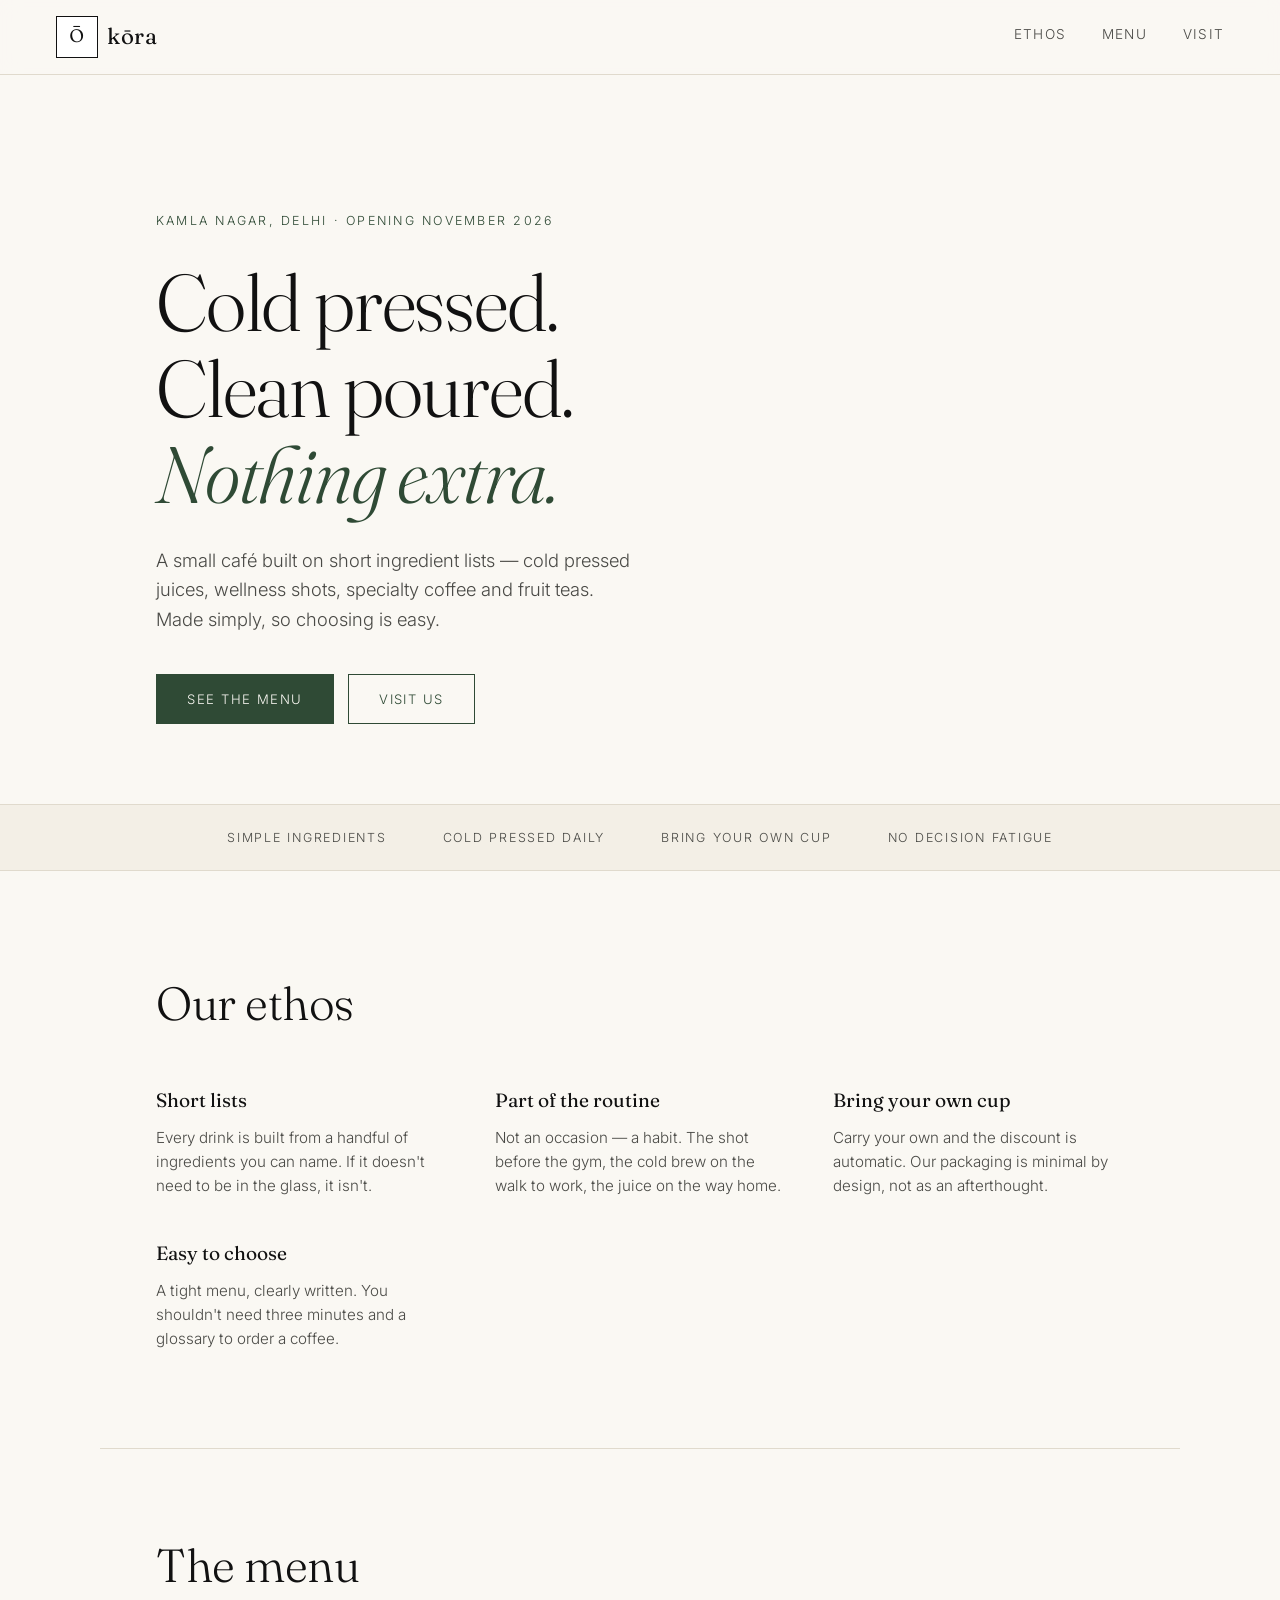
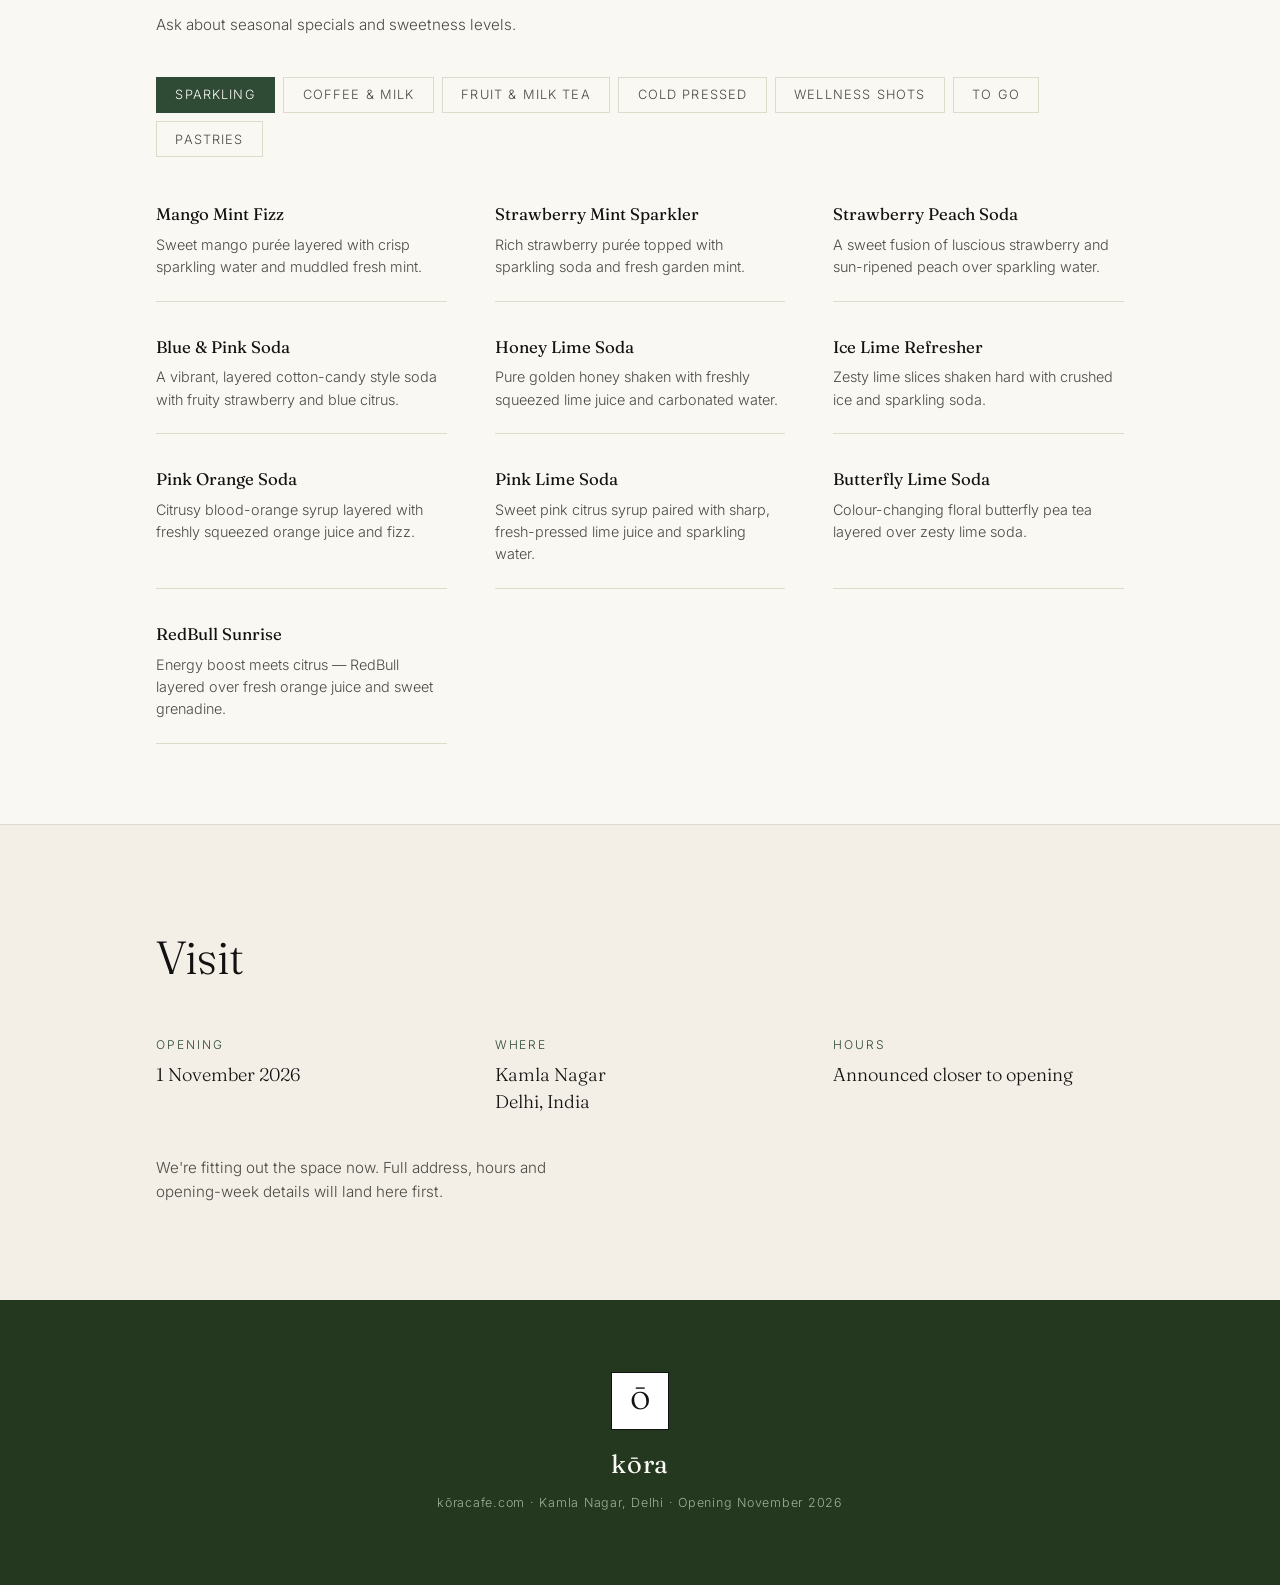
==== index.html @ 4dfa9809 "Add kōra café site Single-page static site for kōracafe.com — no build step, ready for Cloudflare Pa" ====
<!DOCTYPE html>
<html lang="en">
<head>
<meta charset="utf-8">
<meta name="viewport" content="width=device-width, initial-scale=1">
<title>kōra — cold pressed, clean coffee. Kamla Nagar, Delhi.</title>
<meta name="description" content="kōra is a clean-ingredient café opening in Kamla Nagar, Delhi, November 2026. Cold pressed juices, wellness shots, specialty coffee and fruit teas.">
<link rel="canonical" href="https://xn--kracafe-5lb.com/">

<meta property="og:type" content="website">
<meta property="og:title" content="kōra — opening November 2026">
<meta property="og:description" content="Cold pressed juices, wellness shots and specialty coffee. Kamla Nagar, Delhi.">
<meta property="og:url" content="https://xn--kracafe-5lb.com/">
<meta property="og:site_name" content="kōra">
<meta name="twitter:card" content="summary_large_image">
<meta name="theme-color" content="#2f4a35">

<link rel="icon" href="data:image/svg+xml,<svg xmlns='http://www.w3.org/2000/svg' viewBox='0 0 100 100'><rect width='100' height='100' fill='%23ffffff' stroke='%23111111' stroke-width='6'/><text x='50' y='70' font-size='64' font-family='Georgia,serif' fill='%23111111' text-anchor='middle'>%C5%8D</text></svg>">

<link rel="preconnect" href="https://fonts.googleapis.com">
<link rel="preconnect" href="https://fonts.gstatic.com" crossorigin>
<link href="https://fonts.googleapis.com/css2?family=Fraunces:opsz,wght@9..144,300;9..144,400;9..144,500&family=Inter:wght@300;400;500&display=swap" rel="stylesheet">
<link rel="stylesheet" href="styles.css">

<script type="application/ld+json">
{
  "@context": "https://schema.org",
  "@type": "CafeOrCoffeeShop",
  "name": "kōra",
  "url": "https://xn--kracafe-5lb.com/",
  "servesCuisine": ["Coffee", "Juice", "Tea"],
  "address": {
    "@type": "PostalAddress",
    "addressLocality": "Kamla Nagar",
    "addressRegion": "Delhi",
    "addressCountry": "IN"
  }
}
</script>
</head>
<body>

<a class="skip" href="#main">Skip to content</a>

<header class="nav">
  <a class="mark" href="#top" aria-label="kōra — home">
    <span class="glyph" aria-hidden="true">ō</span>
    <span class="wordmark">k<span class="o">ō</span>ra</span>
  </a>
  <nav>
    <a href="#ethos">Ethos</a>
    <a href="#menu">Menu</a>
    <a href="#visit">Visit</a>
  </nav>
</header>

<main id="main">

  <section class="hero" id="top">
    <p class="eyebrow">Kamla Nagar, Delhi · Opening November 2026</p>
    <h1>Cold pressed.<br>Clean poured.<br><em>Nothing extra.</em></h1>
    <p class="lede">
      A small café built on short ingredient lists — cold pressed juices, wellness
      shots, specialty coffee and fruit teas. Made simply, so choosing is easy.
    </p>
    <div class="hero-actions">
      <a class="btn" href="#menu">See the menu</a>
      <a class="btn ghost" href="#visit">Visit us</a>
    </div>
  </section>

  <section class="strip" aria-label="What we stand for">
    <span>Simple ingredients</span>
    <span>Cold pressed daily</span>
    <span>Bring your own cup</span>
    <span>No decision fatigue</span>
  </section>

  <section class="ethos" id="ethos">
    <h2 class="section-title">Our ethos</h2>
    <div class="ethos-grid">
      <article>
        <h3>Short lists</h3>
        <p>Every drink is built from a handful of ingredients you can name. If it doesn't need to be in the glass, it isn't.</p>
      </article>
      <article>
        <h3>Part of the routine</h3>
        <p>Not an occasion — a habit. The shot before the gym, the cold brew on the walk to work, the juice on the way home.</p>
      </article>
      <article>
        <h3>Bring your own cup</h3>
        <p>Carry your own and the discount is automatic. Our packaging is minimal by design, not as an afterthought.</p>
      </article>
      <article>
        <h3>Easy to choose</h3>
        <p>A tight menu, clearly written. You shouldn't need three minutes and a glossary to order a coffee.</p>
      </article>
    </div>
  </section>

  <section class="menu" id="menu">
    <h2 class="section-title">The menu</h2>
    <p class="section-note">Ask about seasonal specials and sweetness levels.</p>

    <div class="tabs" role="tablist" aria-label="Menu categories">
      <button role="tab" aria-selected="true"  aria-controls="p-sparkling" id="t-sparkling">Sparkling</button>
      <button role="tab" aria-selected="false" aria-controls="p-coffee"    id="t-coffee">Coffee &amp; Milk</button>
      <button role="tab" aria-selected="false" aria-controls="p-tea"       id="t-tea">Fruit &amp; Milk Tea</button>
      <button role="tab" aria-selected="false" aria-controls="p-juice"     id="t-juice">Cold Pressed</button>
      <button role="tab" aria-selected="false" aria-controls="p-shots"     id="t-shots">Wellness Shots</button>
      <button role="tab" aria-selected="false" aria-controls="p-togo"      id="t-togo">To Go</button>
      <button role="tab" aria-selected="false" aria-controls="p-pastry"    id="t-pastry">Pastries</button>
    </div>

    <div class="panel" id="p-sparkling" role="tabpanel" aria-labelledby="t-sparkling">
      <ul class="items">
        <li><h4>Mango Mint Fizz</h4><p>Sweet mango purée layered with crisp sparkling water and muddled fresh mint.</p></li>
        <li><h4>Strawberry Mint Sparkler</h4><p>Rich strawberry purée topped with sparkling soda and fresh garden mint.</p></li>
        <li><h4>Strawberry Peach Soda</h4><p>A sweet fusion of luscious strawberry and sun-ripened peach over sparkling water.</p></li>
        <li><h4>Blue &amp; Pink Soda</h4><p>A vibrant, layered cotton-candy style soda with fruity strawberry and blue citrus.</p></li>
        <li><h4>Honey Lime Soda</h4><p>Pure golden honey shaken with freshly squeezed lime juice and carbonated water.</p></li>
        <li><h4>Ice Lime Refresher</h4><p>Zesty lime slices shaken hard with crushed ice and sparkling soda.</p></li>
        <li><h4>Pink Orange Soda</h4><p>Citrusy blood-orange syrup layered with freshly squeezed orange juice and fizz.</p></li>
        <li><h4>Pink Lime Soda</h4><p>Sweet pink citrus syrup paired with sharp, fresh-pressed lime juice and sparkling water.</p></li>
        <li><h4>Butterfly Lime Soda</h4><p>Colour-changing floral butterfly pea tea layered over zesty lime soda.</p></li>
        <li><h4>RedBull Sunrise</h4><p>Energy boost meets citrus — RedBull layered over fresh orange juice and sweet grenadine.</p></li>
      </ul>
    </div>

    <div class="panel" id="p-coffee" role="tabpanel" aria-labelledby="t-coffee" hidden>
      <ul class="items">
        <li><h4>Ice Shaken Espresso</h4><p>Double espresso shaken over ice until cold and frothy.</p></li>
        <li><h4>Espresso</h4><p>Bold, concentrated double shot of our house espresso roast.</p></li>
        <li><h4>Brown Sugar Shaken Espresso</h4><p>Dark espresso shaken with spiced brown sugar, topped with rich oat milk.</p></li>
        <li><h4>House Blend Coffee</h4><p>Smooth, signature roast coffee served black or brewed over ice. Hot or iced.</p></li>
        <li><h4>Latte</h4><p>Espresso combined with silky steamed milk, or chilled over ice.</p></li>
        <li><h4>Cold Brew</h4><p>Smooth, slow-steeped 18-hour cold brew coffee over ice.</p></li>
        <li><h4>Cappuccino</h4><p>Rich espresso topped with a thick, velvety layer of hot milk foam.</p></li>
        <li><h4>Strawberry Matcha Latte</h4><p>Earthy ceremonial matcha layered over cold milk and rich strawberry purée.</p></li>
        <li><h4>Coconut Matcha Latte</h4><p>Creamy coconut milk blended with whisked Japanese green matcha.</p></li>
      </ul>
    </div>

    <div class="panel" id="p-tea" role="tabpanel" aria-labelledby="t-tea" hidden>
      <ul class="items">
        <li><h4>Iced Tea Lime</h4><p>Chilled house black tea shaken with fresh lime juice and sweet cane syrup.</p></li>
        <li><h4>Milk Tea</h4><p>Classic bold black tea blended with rich creamer and brown sugar syrup.</p></li>
        <li><h4>Iced Strawberry Milk</h4><p>Rich strawberry fruit purée layered with cold full-cream milk.</p></li>
        <li><h4>Iced Peach Green Jasmine Tea</h4><p>Fragrant jasmine green tea shaken with sweet peach purée and ice.</p></li>
        <li><h4>Jasmine Lemon Blast</h4><p>Muddled lemon slices shaken with ice-cold jasmine green tea.</p></li>
        <li><h4>Honey Lemon Tea</h4><p>Natural honey and fresh lemon shaken with your choice of oolong, jasmine or green tea.</p></li>
      </ul>
    </div>

    <div class="panel" id="p-juice" role="tabpanel" aria-labelledby="t-juice" hidden>
      <ul class="items">
        <li><h4>Carrot &amp; Orange</h4><p>Freshly pressed carrots and sweet oranges for a natural vitamin C kick.</p></li>
        <li><h4>ABC Juice</h4><p>Powerhouse blend of fresh apple, beetroot and carrot.</p></li>
        <li><h4>High Detox</h4><p>Crisp green apple, ginger, cucumber, spinach and lemon juice.</p></li>
        <li><h4>Coconut Water</h4><p>100% pure, naturally hydrating coconut water.</p></li>
        <li><h4>Sugar Cane Juice</h4><p>Freshly extracted raw sugarcane with a squeeze of lime and ginger.</p></li>
        <li><h4>Celery Juice</h4><p>Pure, cold-pressed celery juice for digestion and a gut reset.</p></li>
        <li><h4>Cold Remedy</h4><p>Vitamin-rich blend of lemon, ginger, spinach, cucumber and carrot.</p></li>
        <li><h4>O Positive</h4><p>Hydrating blend of ginger, turmeric, apple, orange and pineapple.</p></li>
        <li><h4>Ginger Love</h4><p>Lemon and pineapple infused with concentrated fresh ginger.</p></li>
      </ul>
    </div>

    <div class="panel" id="p-shots" role="tabpanel" aria-labelledby="t-shots" hidden>
      <ul class="items">
        <li><h4>Pineapple Kick</h4><p>A nutrient-dense super-shot packed with sweet pineapple, roots and activating spices.</p></li>
        <li><h4>Ginger Shot</h4><p>Pure concentrated ginger root for immune defence and digestion.</p></li>
        <li><h4>Immunity Shot</h4><p>High-dose blend of raw ginger, lemon juice and a pinch of cayenne.</p></li>
        <li><h4>Ginger Turmeric</h4><p>Potent blend of raw ginger, anti-inflammatory turmeric root and black pepper.</p></li>
        <li><h4>Ginger Pineapple</h4><p>Tropical pineapple paired with concentrated spicy ginger root.</p></li>
        <li><h4>Gut Health Shot</h4><p>Raw apple cider vinegar blended with ginger, lemon and honey.</p></li>
        <li><h4>Lemon Love</h4><p>A sharp, metabolic-boosting shot with a fiery cayenne kick.</p></li>
        <li><h4>Ginger Turmeric Lemon</h4><p>The daily immunity shooter, with anti-inflammatory turmeric.</p></li>
      </ul>
    </div>

    <div class="panel" id="p-togo" role="tabpanel" aria-labelledby="t-togo" hidden>
      <ul class="items">
        <li><h4>Vegetarian Sandwich</h4><p>Fresh garden vegetables and savoury spread on freshly baked artisan bread.</p></li>
        <li><h4>Parfait</h4><p>Layered Greek yogurt topped with fresh fruit purée and crunchy granola.</p></li>
        <li><h4>Mixed Fruit Cut</h4><p>Seasonal freshly sliced fruit cup, prepared daily.</p></li>
        <li><h4>Overnight Oats</h4><p>Creamy oats soaked overnight in almond milk, topped with berries. With or without chia.</p></li>
        <li><h4>Mixed Nuts</h4><p>Premium roasted and salted nut blend.</p></li>
        <li><h4>Healthy Chips</h4><p>Oven-baked vegetable and grain chips.</p></li>
      </ul>
    </div>

    <div class="panel" id="p-pastry" role="tabpanel" aria-labelledby="t-pastry" hidden>
      <ul class="items">
        <li><h4>Cookies</h4><p>Freshly baked gourmet chocolate chip and oat cookies.</p></li>
        <li><h4>Croissant</h4></li>
        <li><h4>Banana Cake</h4></li>
        <li><h4>Scones</h4></li>
        <li><h4>Brownies</h4></li>
        <li><h4>Tiramisu</h4></li>
        <li><h4>Muffin</h4></li>
      </ul>
    </div>
  </section>

  <section class="visit" id="visit">
    <div class="visit-inner">
      <h2 class="section-title">Visit</h2>
      <dl class="details">
        <div>
          <dt>Opening</dt>
          <dd>1 November 2026</dd>
        </div>
        <div>
          <dt>Where</dt>
          <dd>Kamla Nagar<br>Delhi, India</dd>
        </div>
        <div>
          <dt>Hours</dt>
          <dd>Announced closer to opening</dd>
        </div>
      </dl>
      <p class="visit-note">
        We're fitting out the space now. Full address, hours and opening-week
        details will land here first.
      </p>
    </div>
  </section>

</main>

<footer>
  <span class="glyph invert" aria-hidden="true">ō</span>
  <p class="wordmark footer-word">k<span class="o">ō</span>ra</p>
  <p class="fine">kōracafe.com · Kamla Nagar, Delhi · Opening November 2026</p>
</footer>

<script src="main.js" defer></script>
</body>
</html>
---- styles.css ----
/* kōra — kōracafe.com */

:root{
  --paper:#faf8f3;
  --paper-2:#f3efe6;
  --ink:#111111;
  --ink-soft:#4a4a46;
  --line:#e0dacd;
  --green:#2f4a35;        /* brand green */
  --green-deep:#23381f;
  --accent:var(--green);
  --serif:"Fraunces",Georgia,"Times New Roman",serif;
  --sans:"Inter",-apple-system,BlinkMacSystemFont,"Segoe UI",Helvetica,Arial,sans-serif;
  --wrap:1080px;
}

*{box-sizing:border-box}
html{scroll-behavior:smooth}
body{
  margin:0;
  background:var(--paper);
  color:var(--ink);
  font-family:var(--sans);
  font-weight:300;
  line-height:1.6;
  -webkit-font-smoothing:antialiased;
}

.skip{position:absolute;left:-9999px}
.skip:focus{left:1rem;top:1rem;background:var(--ink);color:var(--paper);padding:.6rem 1rem;z-index:99}

/* ---------- logo ---------- */

.glyph{
  display:inline-flex;
  align-items:center;
  justify-content:center;
  width:2.6rem;
  height:2.6rem;
  background:#ffffff;
  color:var(--ink);
  border:1px solid var(--ink);
  font-family:var(--serif);
  font-size:1.7rem;
  line-height:1;
  padding-bottom:.28em;   /* optical centring for the macron */
  flex:none;
}
footer .glyph{width:3.6rem;height:3.6rem;font-size:2.3rem}
/* the mark is always the same: white square, black rule, ō */
.glyph.invert{border-color:var(--ink)}

.wordmark{
  font-family:var(--serif);
  font-weight:400;
  letter-spacing:.02em;
  margin:0;
}
.wordmark .o{font-style:normal}

/* ---------- nav ---------- */

.nav{
  position:sticky;top:0;z-index:20;
  display:flex;align-items:center;justify-content:space-between;
  gap:1.5rem;
  padding:1rem clamp(1.25rem,5vw,3.5rem);
  background:color-mix(in srgb,var(--paper) 88%,transparent);
  backdrop-filter:blur(10px);
  border-bottom:1px solid var(--line);
}
.mark{
  display:inline-flex;align-items:center;gap:.6rem;
  text-decoration:none;color:var(--ink);
}
.mark .wordmark{font-size:1.4rem}
.nav nav{display:flex;gap:clamp(1rem,3vw,2.25rem)}
.nav nav a{
  color:var(--ink-soft);text-decoration:none;
  font-size:.85rem;letter-spacing:.09em;text-transform:uppercase;
  padding-bottom:2px;border-bottom:1px solid transparent;
}
.nav nav a:hover{color:var(--ink);border-bottom-color:var(--ink)}

/* ---------- hero ---------- */

.hero{
  max-width:var(--wrap);margin:0 auto;
  padding:clamp(4rem,12vw,8.5rem) clamp(1.25rem,5vw,3.5rem) clamp(3rem,7vw,5rem);
}
.eyebrow{
  margin:0 0 1.75rem;
  font-size:.78rem;letter-spacing:.18em;text-transform:uppercase;
  color:var(--accent);
}
.hero h1{
  font-family:var(--serif);
  font-weight:300;
  font-size:clamp(2.6rem,7.5vw,5rem);
  line-height:1.08;
  letter-spacing:-.015em;
  margin:0 0 1.75rem;
}
.hero h1 em{font-style:italic;color:var(--accent)}
.lede{
  max-width:44ch;
  font-size:clamp(1rem,1.6vw,1.15rem);
  color:var(--ink-soft);
  margin:0 0 2.5rem;
}
.hero-actions{display:flex;flex-wrap:wrap;gap:.85rem}
.btn{
  display:inline-block;
  padding:.85rem 1.9rem;
  background:var(--green);color:var(--paper);
  text-decoration:none;
  font-size:.82rem;letter-spacing:.11em;text-transform:uppercase;
  border:1px solid var(--green);
  transition:background .18s ease,color .18s ease;
}
.btn:hover{background:transparent;color:var(--green)}
.btn.ghost{background:transparent;color:var(--green)}
.btn.ghost:hover{background:var(--green);color:var(--paper)}

/* ---------- strip ---------- */

.strip{
  display:flex;flex-wrap:wrap;justify-content:center;
  gap:clamp(1rem,5vw,3.5rem);
  padding:1.4rem clamp(1.25rem,5vw,3.5rem);
  border-block:1px solid var(--line);
  background:var(--paper-2);
  font-size:.78rem;letter-spacing:.14em;text-transform:uppercase;
  color:var(--ink-soft);
}

/* ---------- sections ---------- */

.section-title{
  font-family:var(--serif);
  font-weight:300;
  font-size:clamp(1.9rem,4.5vw,2.9rem);
  letter-spacing:-.01em;
  margin:0 0 .6rem;
}
.section-note{margin:0 0 2.5rem;color:var(--ink-soft);font-size:.95rem}

.ethos{
  max-width:var(--wrap);margin:0 auto;
  padding:clamp(3.5rem,9vw,6rem) clamp(1.25rem,5vw,3.5rem);
}
.ethos .section-title{margin-bottom:2.75rem}
.ethos-grid{
  display:grid;
  grid-template-columns:repeat(auto-fit,minmax(230px,1fr));
  gap:2.5rem 3rem;
}
.ethos-grid h3{
  font-family:var(--serif);font-weight:400;
  font-size:1.2rem;margin:0 0 .6rem;
}
.ethos-grid p{margin:0;color:var(--ink-soft);font-size:.95rem}

/* ---------- menu ---------- */

.menu{
  max-width:var(--wrap);margin:0 auto;
  padding:clamp(3rem,8vw,5rem) clamp(1.25rem,5vw,3.5rem);
  border-top:1px solid var(--line);
}
.tabs{
  display:flex;flex-wrap:wrap;gap:.5rem;
  margin-bottom:2.75rem;
}
.tabs button{
  font-family:var(--sans);font-weight:300;
  font-size:.8rem;letter-spacing:.09em;text-transform:uppercase;
  padding:.6rem 1.15rem;
  background:transparent;color:var(--ink-soft);
  border:1px solid var(--line);
  cursor:pointer;
  transition:all .18s ease;
}
.tabs button:hover{border-color:var(--green);color:var(--green)}
.tabs button[aria-selected="true"]{
  background:var(--green);border-color:var(--green);color:var(--paper);
}
.items{
  list-style:none;margin:0;padding:0;
  display:grid;
  grid-template-columns:repeat(auto-fill,minmax(290px,1fr));
  gap:2rem 3rem;
}
.items li{padding-bottom:1.4rem;border-bottom:1px solid var(--line)}
.items h4{
  font-family:var(--serif);font-weight:400;
  font-size:1.05rem;margin:0 0 .35rem;
}
.items p{margin:0;font-size:.9rem;color:var(--ink-soft);line-height:1.55}

/* ---------- visit ---------- */

.visit{
  background:var(--paper-2);
  border-top:1px solid var(--line);
}
.visit-inner{
  max-width:var(--wrap);margin:0 auto;
  padding:clamp(3.5rem,9vw,6rem) clamp(1.25rem,5vw,3.5rem);
}
.visit .section-title{margin-bottom:2.5rem}
.details{
  display:grid;
  grid-template-columns:repeat(auto-fit,minmax(200px,1fr));
  gap:2rem 3rem;margin:0 0 2.5rem;
}
.details dt{
  font-size:.75rem;letter-spacing:.16em;text-transform:uppercase;
  color:var(--accent);margin-bottom:.5rem;
}
.details dd{
  margin:0;font-family:var(--serif);font-size:1.15rem;line-height:1.45;
}
.visit-note{margin:0;max-width:48ch;color:var(--ink-soft);font-size:.95rem}

/* ---------- footer ---------- */

footer{
  background:var(--green-deep);color:var(--paper);
  text-align:center;
  padding:clamp(3rem,7vw,4.5rem) 1.5rem;
}
footer .footer-word{font-size:1.6rem;margin:.9rem 0 .5rem}
.fine{margin:0;font-size:.78rem;letter-spacing:.06em;color:#9db09c}

@media (prefers-reduced-motion:reduce){
  html{scroll-behavior:auto}
  *{transition:none!important}
}
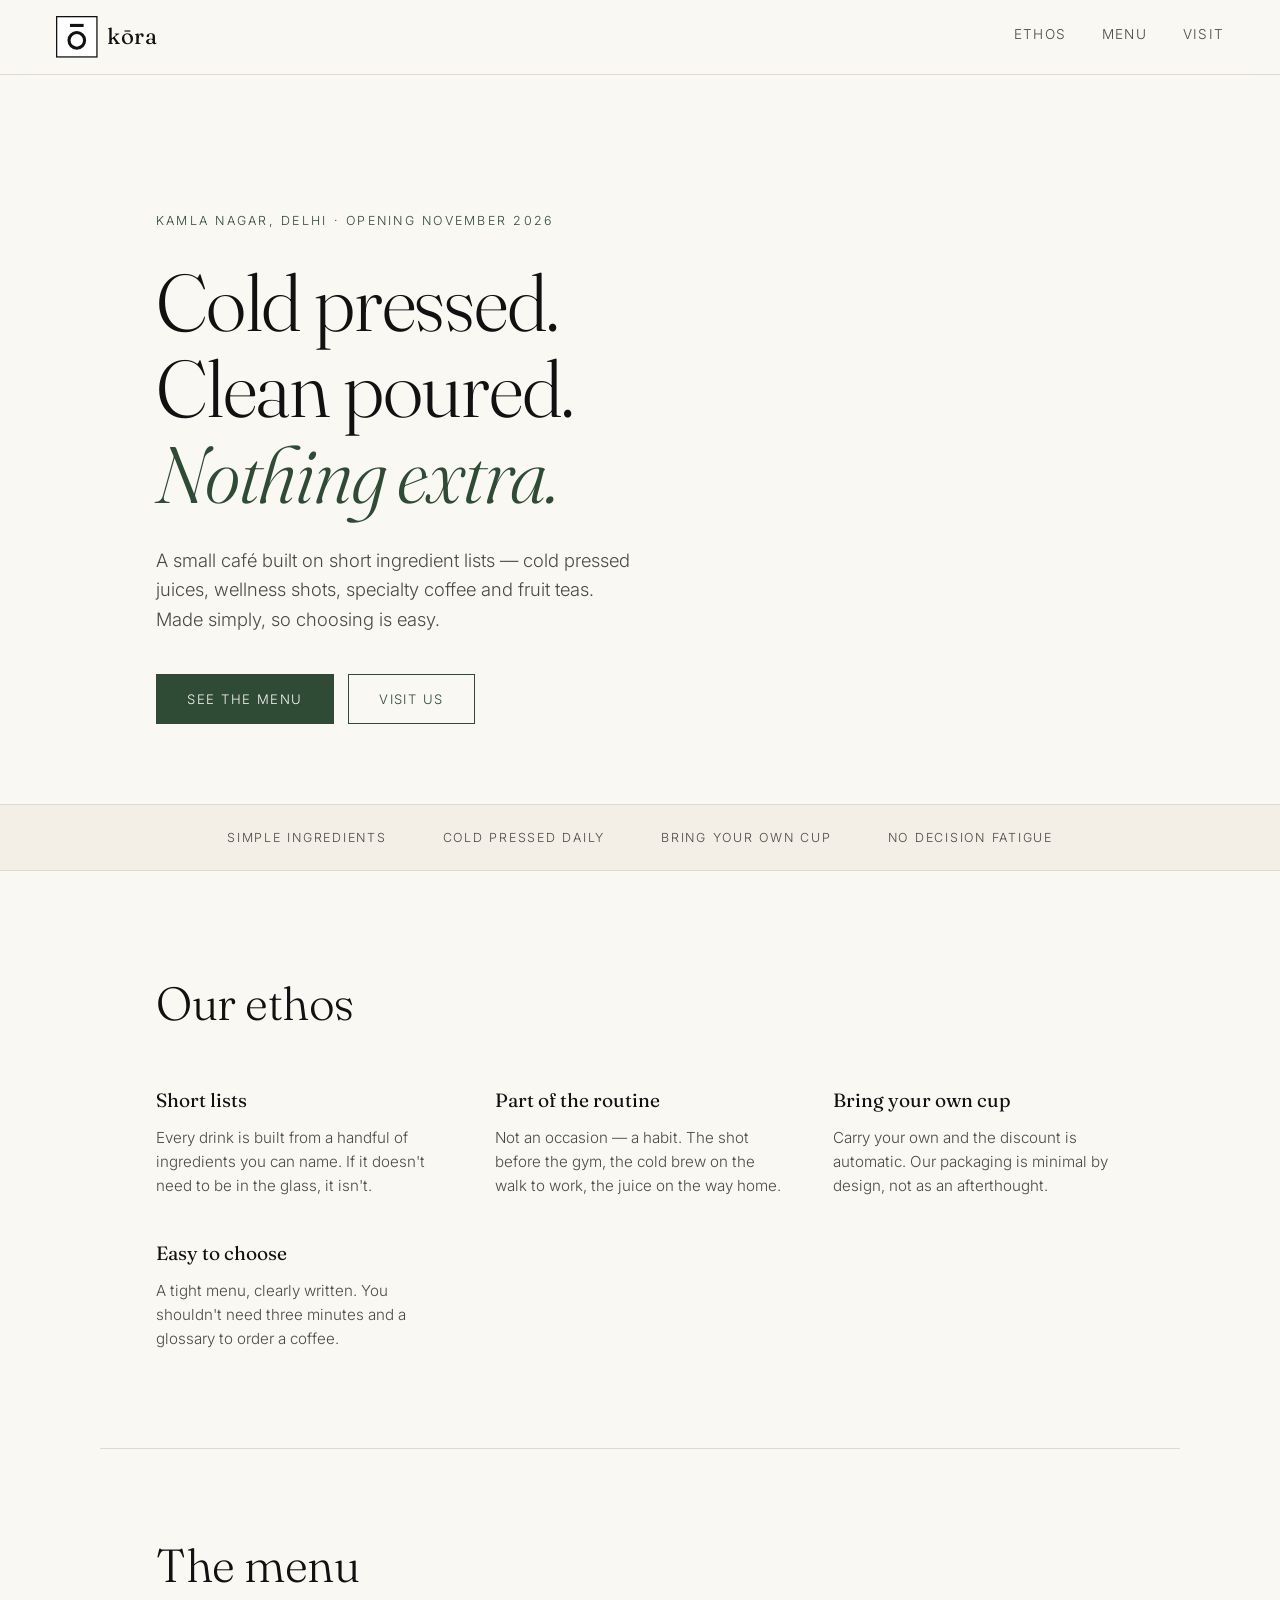
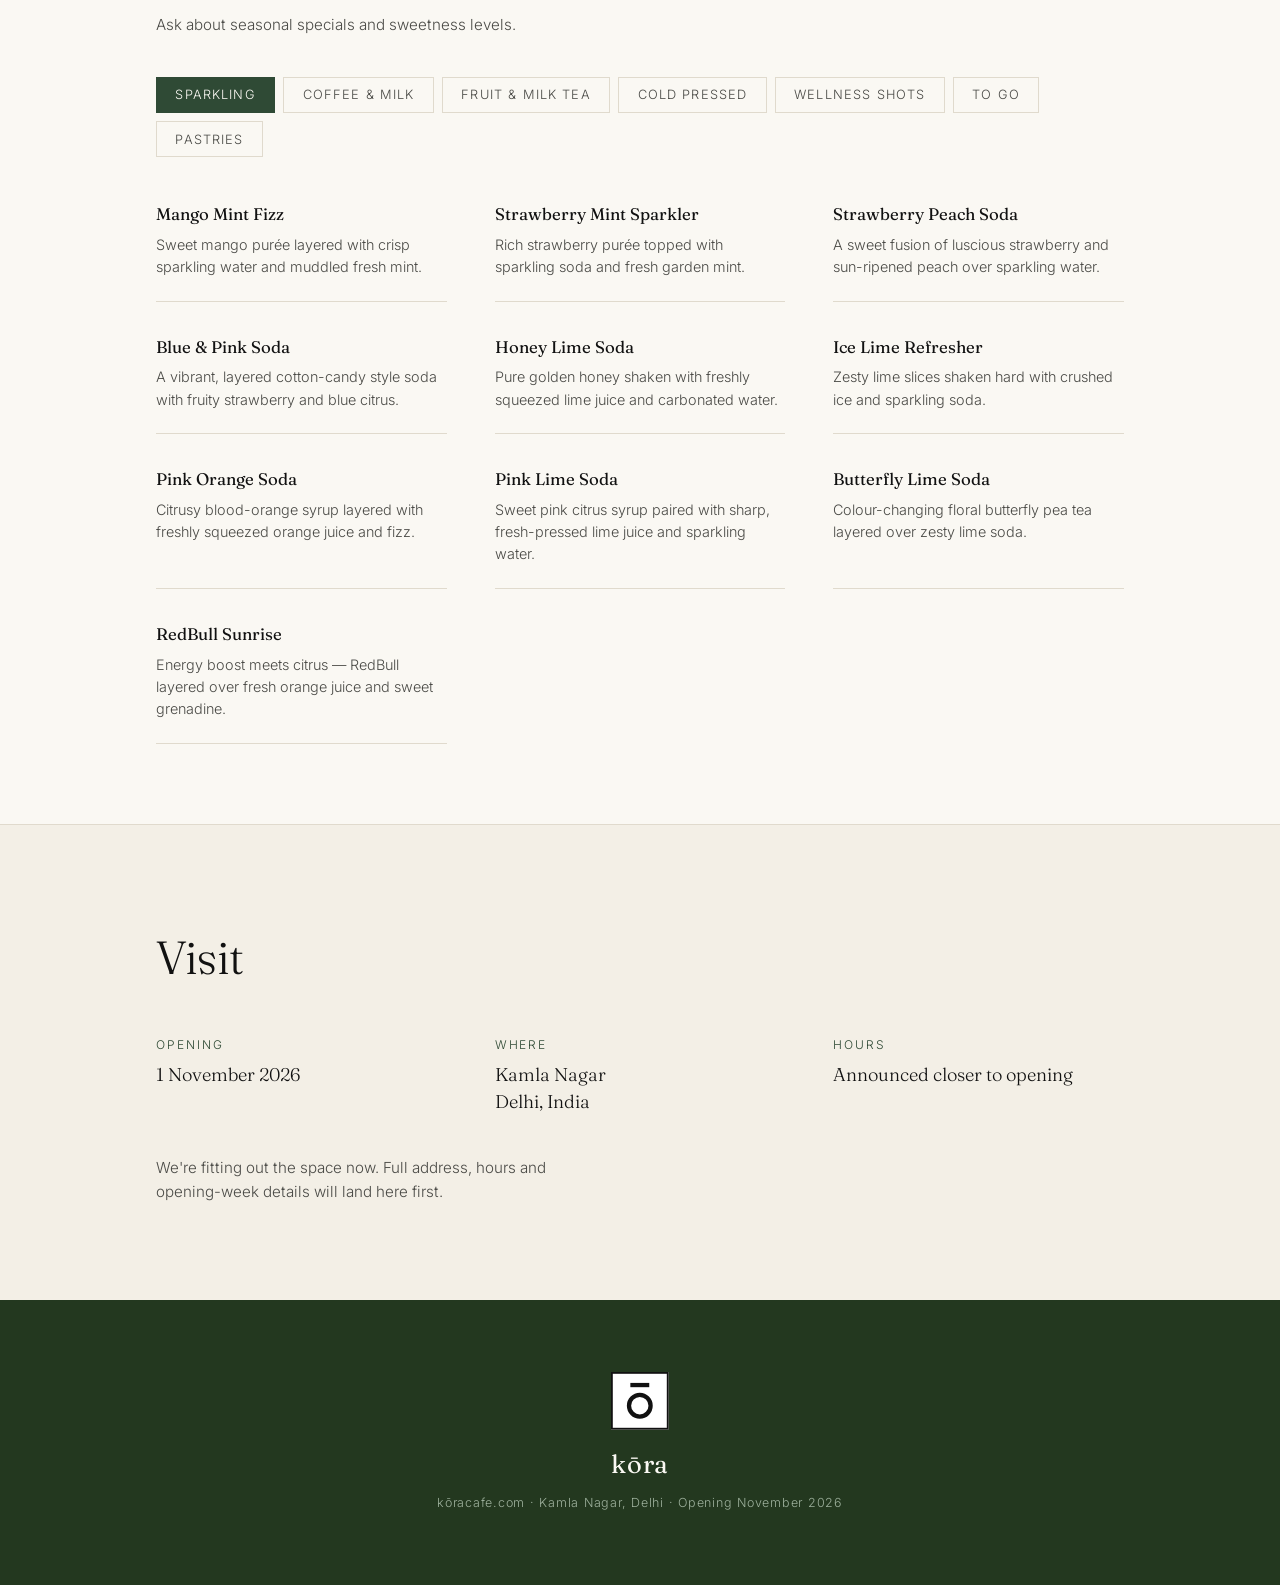
==== commit 4e400d76: "Add kōra logo kit The ō is now drawn as geometry — a monoline ring plus a macron — rather than set i" ====
--- a/index.html
+++ b/index.html
@@ -12,10 +12,17 @@
 <meta property="og:description" content="Cold pressed juices, wellness shots and specialty coffee. Kamla Nagar, Delhi.">
 <meta property="og:url" content="https://xn--kracafe-5lb.com/">
 <meta property="og:site_name" content="kōra">
+<meta property="og:image" content="https://xn--kracafe-5lb.com/og-image.png">
+<meta property="og:image:width" content="1200">
+<meta property="og:image:height" content="630">
 <meta name="twitter:card" content="summary_large_image">
+<meta name="twitter:image" content="https://xn--kracafe-5lb.com/og-image.png">
 <meta name="theme-color" content="#2f4a35">
 
-<link rel="icon" href="data:image/svg+xml,<svg xmlns='http://www.w3.org/2000/svg' viewBox='0 0 100 100'><rect width='100' height='100' fill='%23ffffff' stroke='%23111111' stroke-width='6'/><text x='50' y='70' font-size='64' font-family='Georgia,serif' fill='%23111111' text-anchor='middle'>%C5%8D</text></svg>">
+<link rel="icon" href="/favicon.ico" sizes="32x32">
+<link rel="icon" href="/favicon.svg" type="image/svg+xml">
+<link rel="apple-touch-icon" href="/apple-touch-icon.png">
+<link rel="manifest" href="/site.webmanifest">
 
 <link rel="preconnect" href="https://fonts.googleapis.com">
 <link rel="preconnect" href="https://fonts.gstatic.com" crossorigin>
@@ -44,7 +51,12 @@
 
 <header class="nav">
   <a class="mark" href="#top" aria-label="kōra — home">
-    <span class="glyph" aria-hidden="true">ō</span>
+    <svg class="glyph" viewBox="0 0 512 512" aria-hidden="true">
+      <rect width="512" height="512" fill="#fff"/>
+      <rect x="8" y="8" width="496" height="496" fill="none" stroke="#111" stroke-width="16"/>
+      <rect x="172" y="97" width="168" height="38" fill="#111"/>
+      <circle cx="256" cy="300" r="96" fill="none" stroke="#111" stroke-width="38"/>
+    </svg>
     <span class="wordmark">k<span class="o">ō</span>ra</span>
   </a>
   <nav>
@@ -230,7 +242,12 @@
 </main>
 
 <footer>
-  <span class="glyph invert" aria-hidden="true">ō</span>
+  <svg class="glyph" viewBox="0 0 512 512" aria-hidden="true">
+    <rect width="512" height="512" fill="#fff"/>
+    <rect x="8" y="8" width="496" height="496" fill="none" stroke="#111" stroke-width="16"/>
+    <rect x="172" y="97" width="168" height="38" fill="#111"/>
+    <circle cx="256" cy="300" r="96" fill="none" stroke="#111" stroke-width="38"/>
+  </svg>
   <p class="wordmark footer-word">k<span class="o">ō</span>ra</p>
   <p class="fine">kōracafe.com · Kamla Nagar, Delhi · Opening November 2026</p>
 </footer>
--- a/styles.css
+++ b/styles.css
@@ -31,24 +31,14 @@
 
 /* ---------- logo ---------- */
 
+/* The mark — geometry, matching brand/svg/kora-mark.svg exactly. */
 .glyph{
-  display:inline-flex;
-  align-items:center;
-  justify-content:center;
+  display:block;
   width:2.6rem;
   height:2.6rem;
-  background:#ffffff;
-  color:var(--ink);
-  border:1px solid var(--ink);
-  font-family:var(--serif);
-  font-size:1.7rem;
-  line-height:1;
-  padding-bottom:.28em;   /* optical centring for the macron */
   flex:none;
 }
-footer .glyph{width:3.6rem;height:3.6rem;font-size:2.3rem}
-/* the mark is always the same: white square, black rule, ō */
-.glyph.invert{border-color:var(--ink)}
+footer .glyph{width:3.6rem;height:3.6rem;margin:0 auto}
 
 .wordmark{
   font-family:var(--serif);
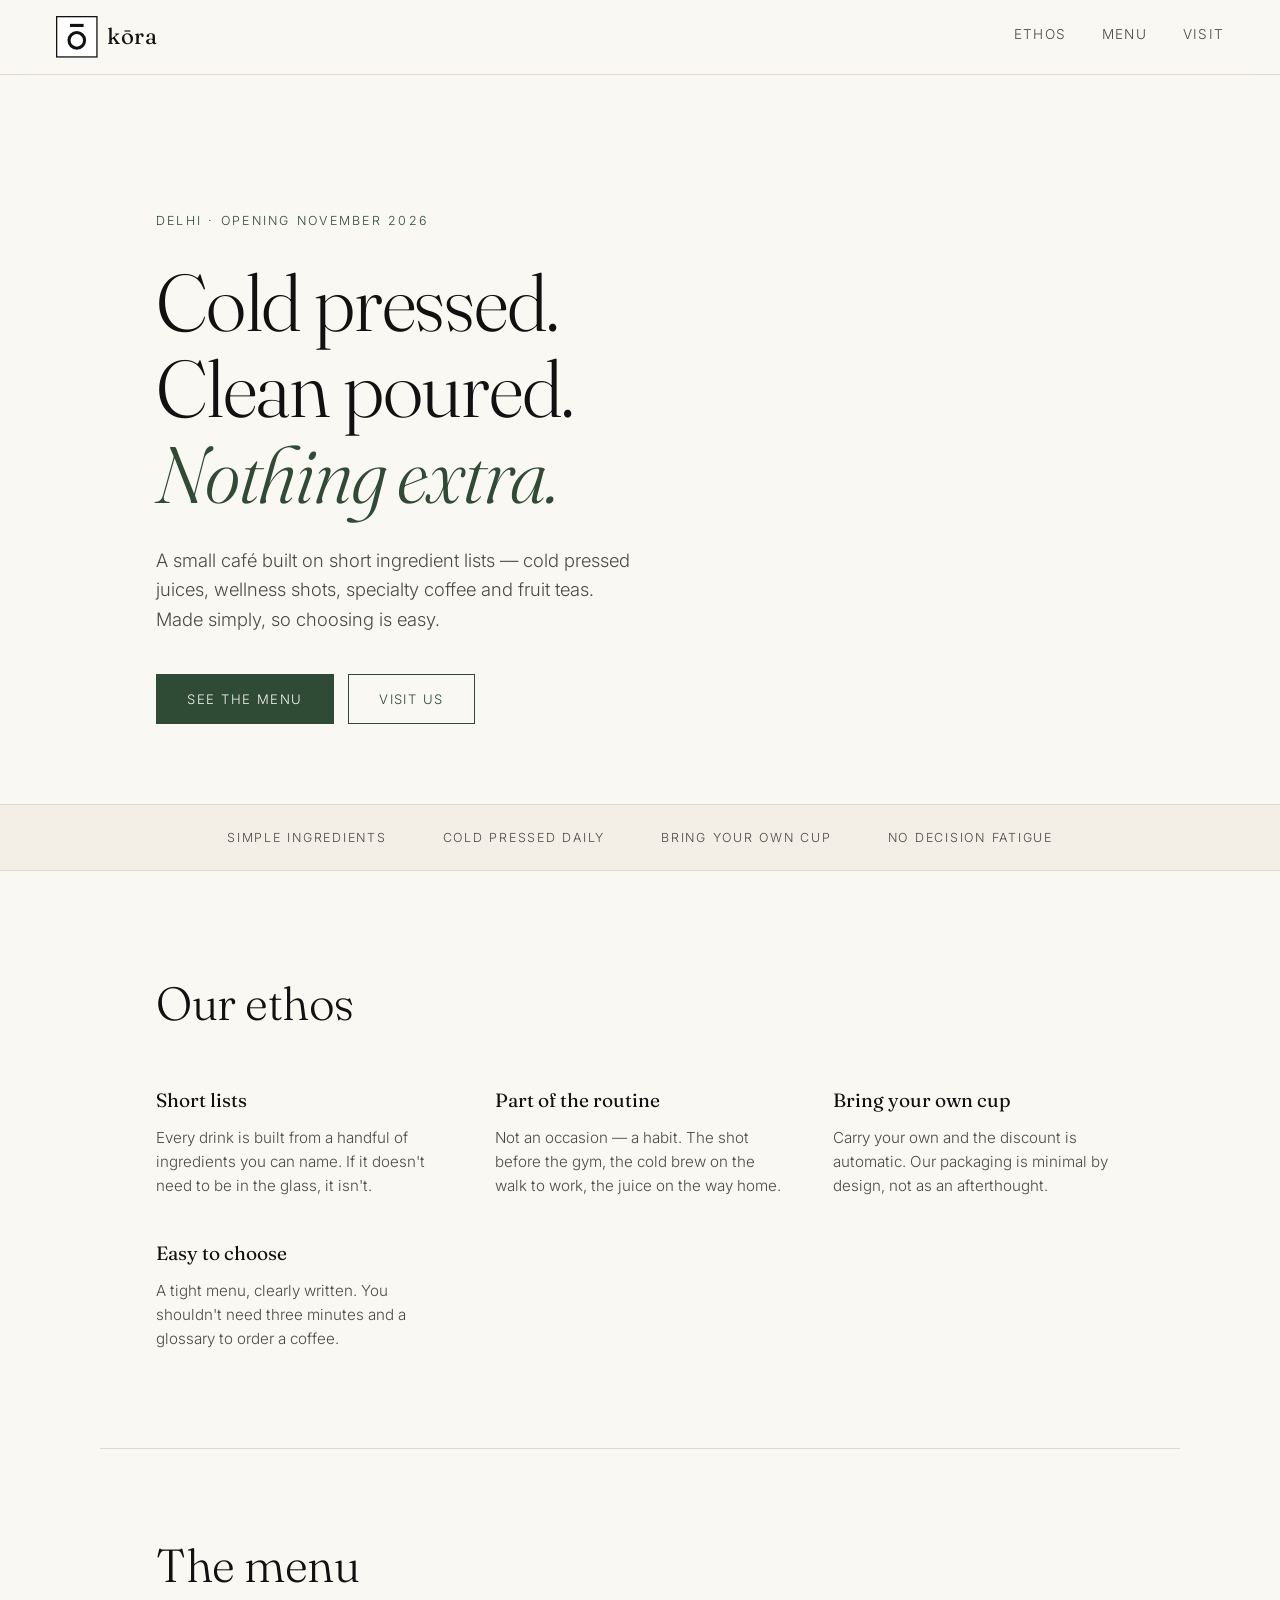
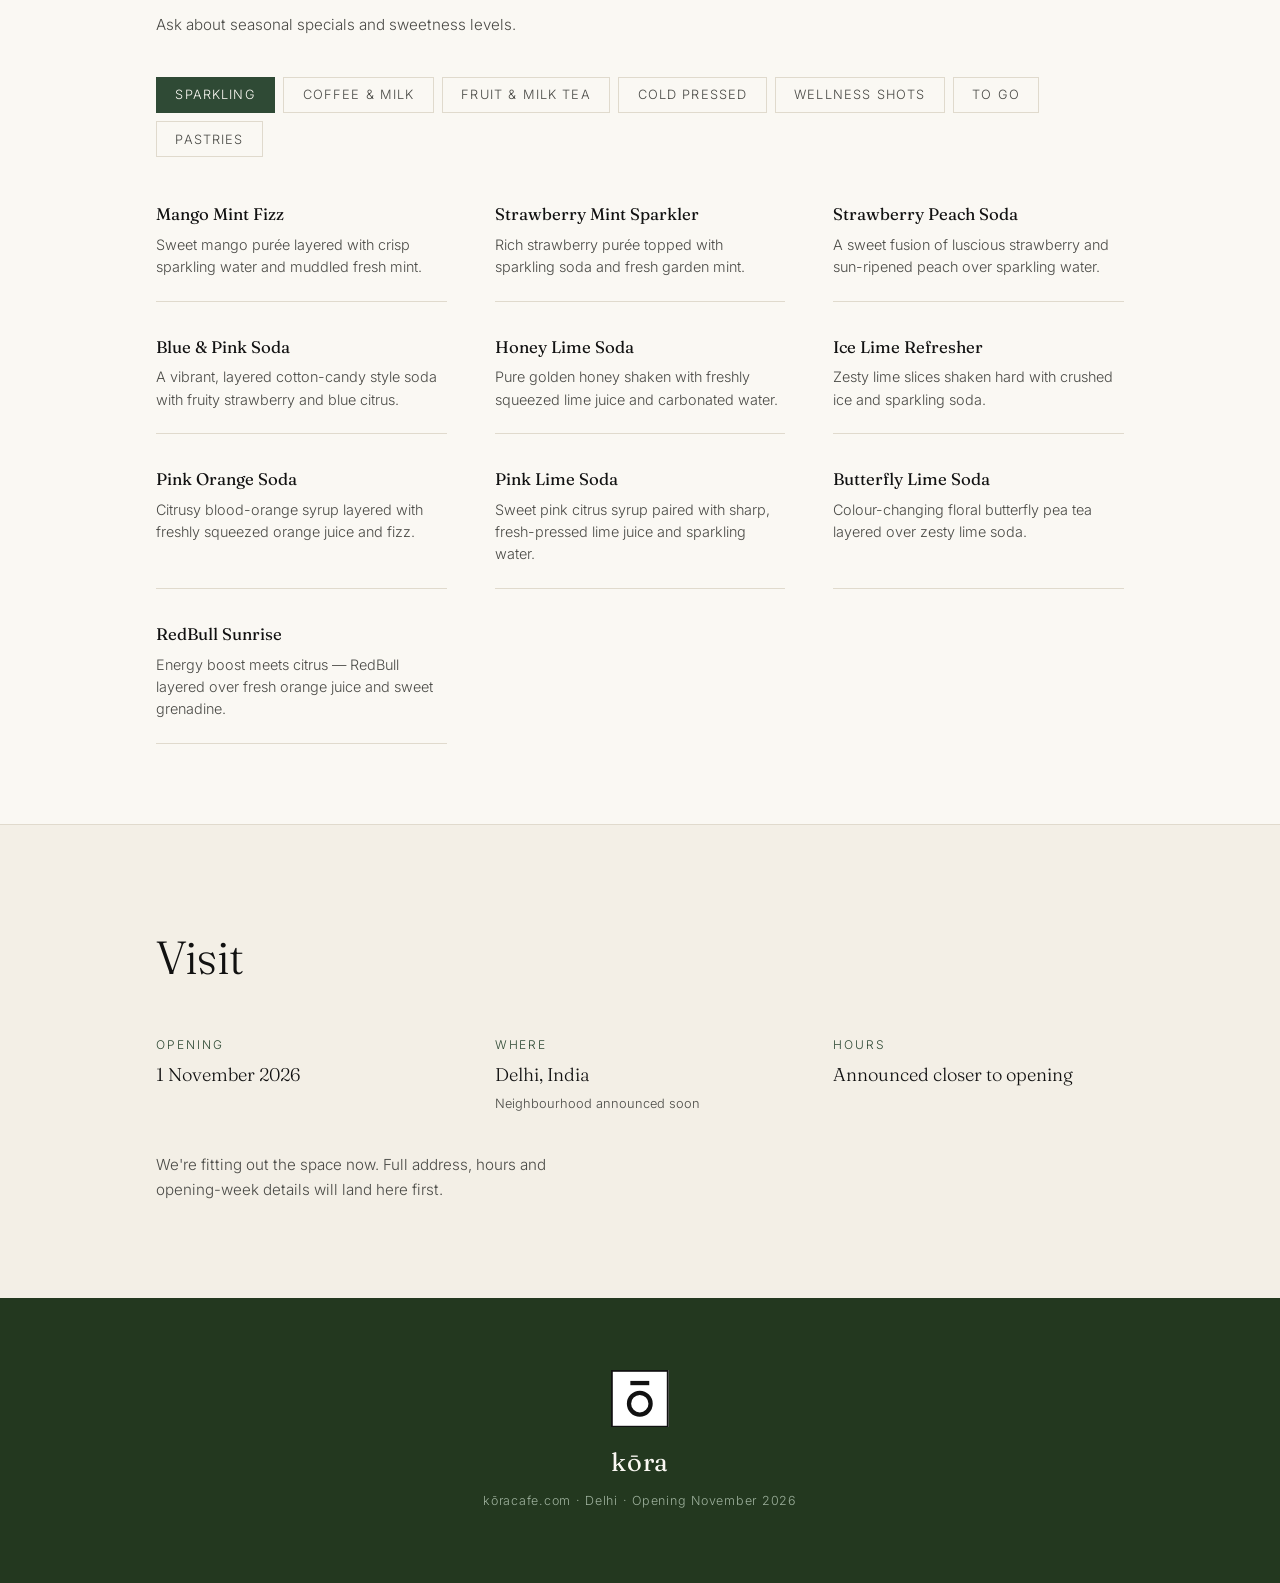
==== commit d3f1bbf6: "Correct location claim, restyle drink studies The site stated Kamla Nagar as settled. The brand docs" ====
--- a/index.html
+++ b/index.html
@@ -3,13 +3,13 @@
 <head>
 <meta charset="utf-8">
 <meta name="viewport" content="width=device-width, initial-scale=1">
-<title>kōra — cold pressed, clean coffee. Kamla Nagar, Delhi.</title>
-<meta name="description" content="kōra is a clean-ingredient café opening in Kamla Nagar, Delhi, November 2026. Cold pressed juices, wellness shots, specialty coffee and fruit teas.">
+<title>kōra — cold pressed, clean coffee. Delhi.</title>
+<meta name="description" content="kōra is a clean-ingredient café opening in Delhi, November 2026. Cold pressed juices, wellness shots, specialty coffee and fruit teas.">
 <link rel="canonical" href="https://xn--kracafe-5lb.com/">
 
 <meta property="og:type" content="website">
 <meta property="og:title" content="kōra — opening November 2026">
-<meta property="og:description" content="Cold pressed juices, wellness shots and specialty coffee. Kamla Nagar, Delhi.">
+<meta property="og:description" content="Cold pressed juices, wellness shots and specialty coffee. Delhi.">
 <meta property="og:url" content="https://xn--kracafe-5lb.com/">
 <meta property="og:site_name" content="kōra">
 <meta property="og:image" content="https://xn--kracafe-5lb.com/og-image.png">
@@ -38,7 +38,6 @@
   "servesCuisine": ["Coffee", "Juice", "Tea"],
   "address": {
     "@type": "PostalAddress",
-    "addressLocality": "Kamla Nagar",
     "addressRegion": "Delhi",
     "addressCountry": "IN"
   }
@@ -69,7 +68,7 @@
 <main id="main">
 
   <section class="hero" id="top">
-    <p class="eyebrow">Kamla Nagar, Delhi · Opening November 2026</p>
+    <p class="eyebrow">Delhi · Opening November 2026</p>
     <h1>Cold pressed.<br>Clean poured.<br><em>Nothing extra.</em></h1>
     <p class="lede">
       A small café built on short ingredient lists — cold pressed juices, wellness
@@ -225,7 +224,7 @@
         </div>
         <div>
           <dt>Where</dt>
-          <dd>Kamla Nagar<br>Delhi, India</dd>
+          <dd>Delhi, India<br><span class="tbc">Neighbourhood announced soon</span></dd>
         </div>
         <div>
           <dt>Hours</dt>
@@ -249,7 +248,7 @@
     <circle cx="256" cy="300" r="96" fill="none" stroke="#111" stroke-width="38"/>
   </svg>
   <p class="wordmark footer-word">k<span class="o">ō</span>ra</p>
-  <p class="fine">kōracafe.com · Kamla Nagar, Delhi · Opening November 2026</p>
+  <p class="fine">kōracafe.com · Delhi · Opening November 2026</p>
 </footer>
 
 <script src="main.js" defer></script>
--- a/styles.css
+++ b/styles.css
@@ -211,6 +211,10 @@
 .details dd{
   margin:0;font-family:var(--serif);font-size:1.15rem;line-height:1.45;
 }
+.details .tbc{
+  display:block;margin-top:.35rem;
+  font-family:var(--sans);font-size:.8rem;color:var(--ink-soft);
+}
 .visit-note{margin:0;max-width:48ch;color:var(--ink-soft);font-size:.95rem}
 
 /* ---------- footer ---------- */
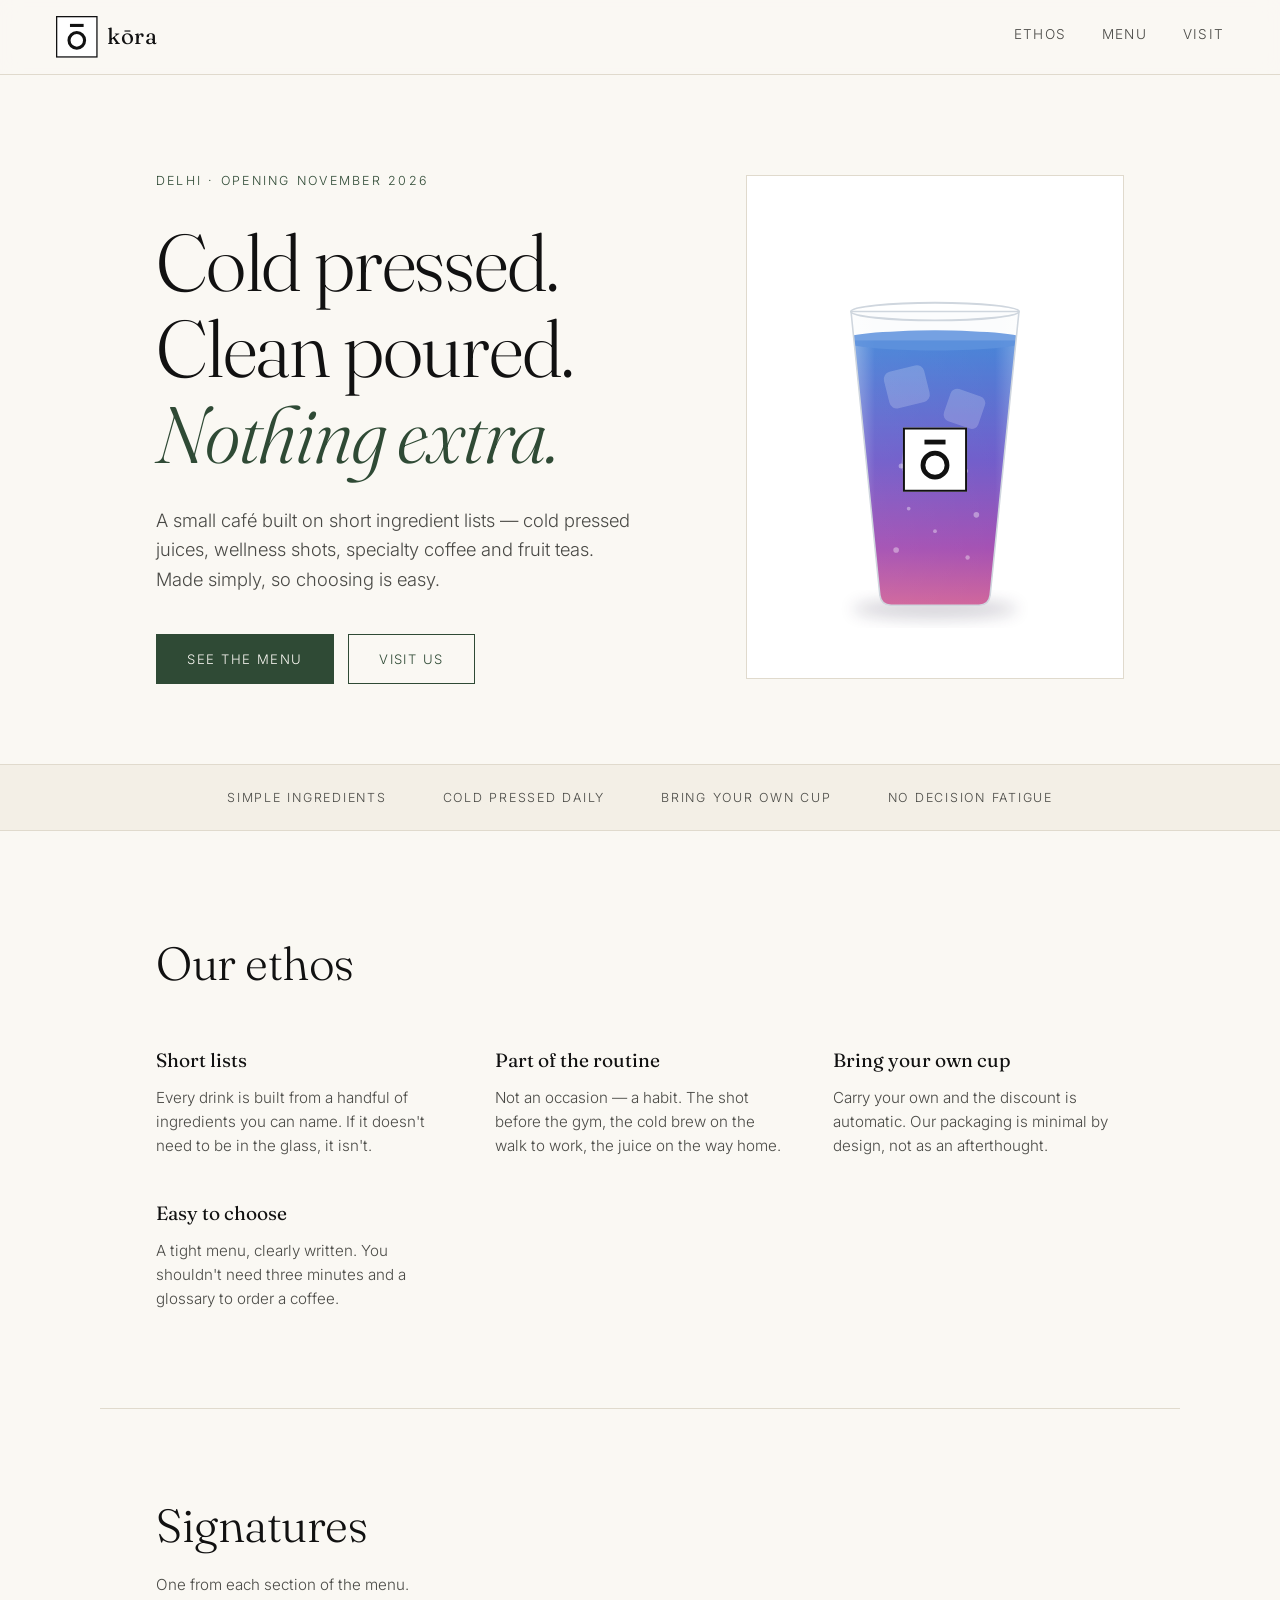
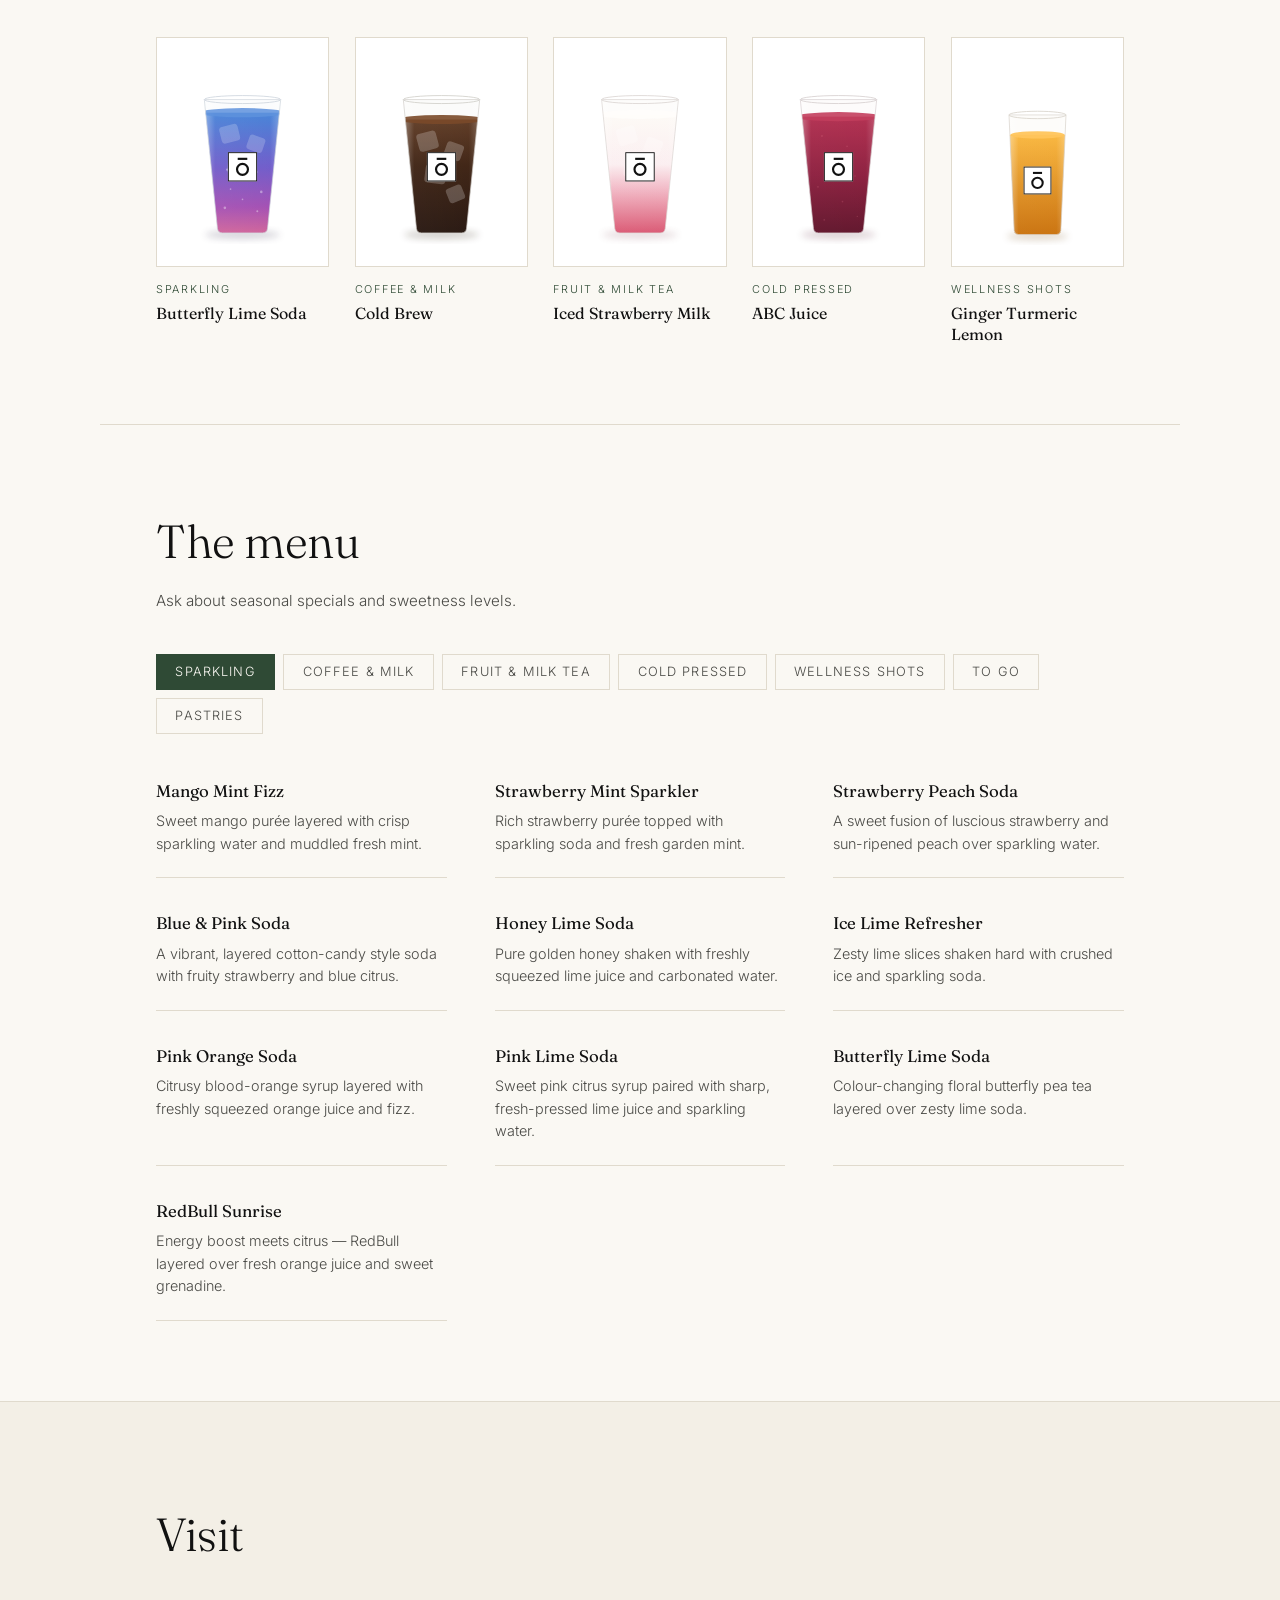
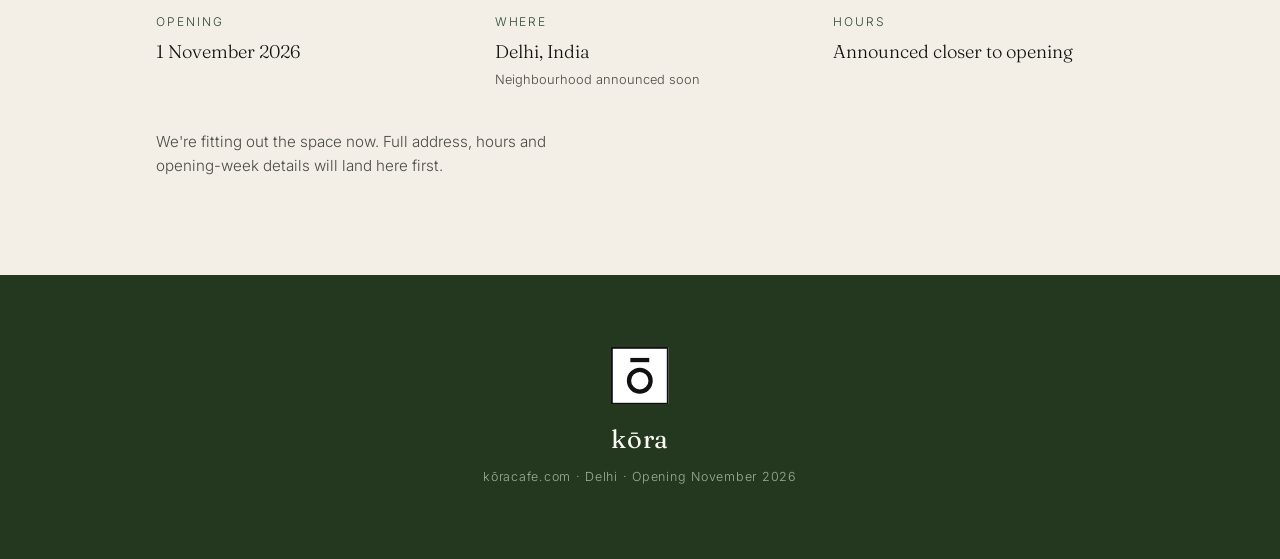
==== commit 6974edd2: "Put the drink studies on the homepage They only existed in gallery.html, so the site itself carried " ====
--- a/index.html
+++ b/index.html
@@ -68,16 +68,20 @@
 <main id="main">
 
   <section class="hero" id="top">
-    <p class="eyebrow">Delhi · Opening November 2026</p>
-    <h1>Cold pressed.<br>Clean poured.<br><em>Nothing extra.</em></h1>
-    <p class="lede">
-      A small café built on short ingredient lists — cold pressed juices, wellness
-      shots, specialty coffee and fruit teas. Made simply, so choosing is easy.
-    </p>
-    <div class="hero-actions">
-      <a class="btn" href="#menu">See the menu</a>
-      <a class="btn ghost" href="#visit">Visit us</a>
-    </div>
+    <div class="hero-copy">
+      <p class="eyebrow">Delhi · Opening November 2026</p>
+      <h1>Cold pressed.<br>Clean poured.<br><em>Nothing extra.</em></h1>
+      <p class="lede">
+        A small café built on short ingredient lists — cold pressed juices, wellness
+        shots, specialty coffee and fruit teas. Made simply, so choosing is easy.
+      </p>
+      <div class="hero-actions">
+        <a class="btn" href="#menu">See the menu</a>
+        <a class="btn ghost" href="#visit">Visit us</a>
+      </div>
+    </div>
+    <img class="hero-img" src="img/butterfly-lime-soda.svg" width="600" height="800"
+         alt="Butterfly lime soda in a clear kōra cup, the tea shifting from blue to magenta">
   </section>
 
   <section class="strip" aria-label="What we stand for">
@@ -107,6 +111,38 @@
         <p>A tight menu, clearly written. You shouldn't need three minutes and a glossary to order a coffee.</p>
       </article>
     </div>
+  </section>
+
+  <section class="signatures" aria-labelledby="sig-title">
+    <h2 class="section-title" id="sig-title">Signatures</h2>
+    <p class="section-note">One from each section of the menu.</p>
+    <ul class="sig-grid">
+      <li>
+        <img src="img/butterfly-lime-soda.svg" width="600" height="800" loading="lazy"
+             alt="Butterfly lime soda, blue shifting to magenta, in a clear cup">
+        <p class="cat">Sparkling</p><h3>Butterfly Lime Soda</h3>
+      </li>
+      <li>
+        <img src="img/cold-brew.svg" width="600" height="800" loading="lazy"
+             alt="Cold brew coffee over ice in a clear cup">
+        <p class="cat">Coffee &amp; Milk</p><h3>Cold Brew</h3>
+      </li>
+      <li>
+        <img src="img/iced-strawberry-milk.svg" width="600" height="800" loading="lazy"
+             alt="Iced strawberry milk, pink purée under cold milk, in a clear cup">
+        <p class="cat">Fruit &amp; Milk Tea</p><h3>Iced Strawberry Milk</h3>
+      </li>
+      <li>
+        <img src="img/abc-juice.svg" width="600" height="800" loading="lazy"
+             alt="Deep red ABC juice of apple, beetroot and carrot in a clear cup">
+        <p class="cat">Cold Pressed</p><h3>ABC Juice</h3>
+      </li>
+      <li>
+        <img src="img/ginger-turmeric-lemon.svg" width="600" height="800" loading="lazy"
+             alt="Golden ginger turmeric lemon wellness shot in a clear glass">
+        <p class="cat">Wellness Shots</p><h3>Ginger Turmeric Lemon</h3>
+      </li>
+    </ul>
   </section>
 
   <section class="menu" id="menu">
--- a/styles.css
+++ b/styles.css
@@ -76,7 +76,20 @@
 
 .hero{
   max-width:var(--wrap);margin:0 auto;
-  padding:clamp(4rem,12vw,8.5rem) clamp(1.25rem,5vw,3.5rem) clamp(3rem,7vw,5rem);
+  padding:clamp(3rem,9vw,6rem) clamp(1.25rem,5vw,3.5rem) clamp(3rem,7vw,5rem);
+  display:grid;
+  grid-template-columns:minmax(0,1fr) minmax(0,.72fr);
+  gap:clamp(2rem,5vw,4rem);
+  align-items:center;
+}
+.hero-img{
+  width:100%;height:auto;display:block;
+  border:1px solid var(--line);
+  background:#fff;
+}
+@media (max-width:760px){
+  .hero{grid-template-columns:1fr}
+  .hero-img{max-width:340px;margin:0 auto}
 }
 .eyebrow{
   margin:0 0 1.75rem;
@@ -151,6 +164,36 @@
 }
 .ethos-grid p{margin:0;color:var(--ink-soft);font-size:.95rem}
 
+/* ---------- signatures ---------- */
+
+.signatures{
+  max-width:var(--wrap);margin:0 auto;
+  padding:clamp(3rem,8vw,5rem) clamp(1.25rem,5vw,3.5rem);
+  border-top:1px solid var(--line);
+}
+.sig-grid{
+  list-style:none;margin:2.5rem 0 0;padding:0;
+  display:grid;
+  grid-template-columns:repeat(auto-fit,minmax(140px,1fr));
+  gap:clamp(1rem,2vw,1.6rem);
+}
+@media (min-width:880px){
+  .sig-grid{grid-template-columns:repeat(5,1fr)}
+}
+.sig-grid img{
+  width:100%;height:auto;display:block;
+  border:1px solid var(--line);
+  background:#fff;
+}
+.sig-grid .cat{
+  margin:.9rem 0 .25rem;
+  font-size:.68rem;letter-spacing:.16em;text-transform:uppercase;color:var(--accent);
+}
+.sig-grid h3{
+  font-family:var(--serif);font-weight:400;
+  font-size:1rem;margin:0;line-height:1.3;
+}
+
 /* ---------- menu ---------- */
 
 .menu{
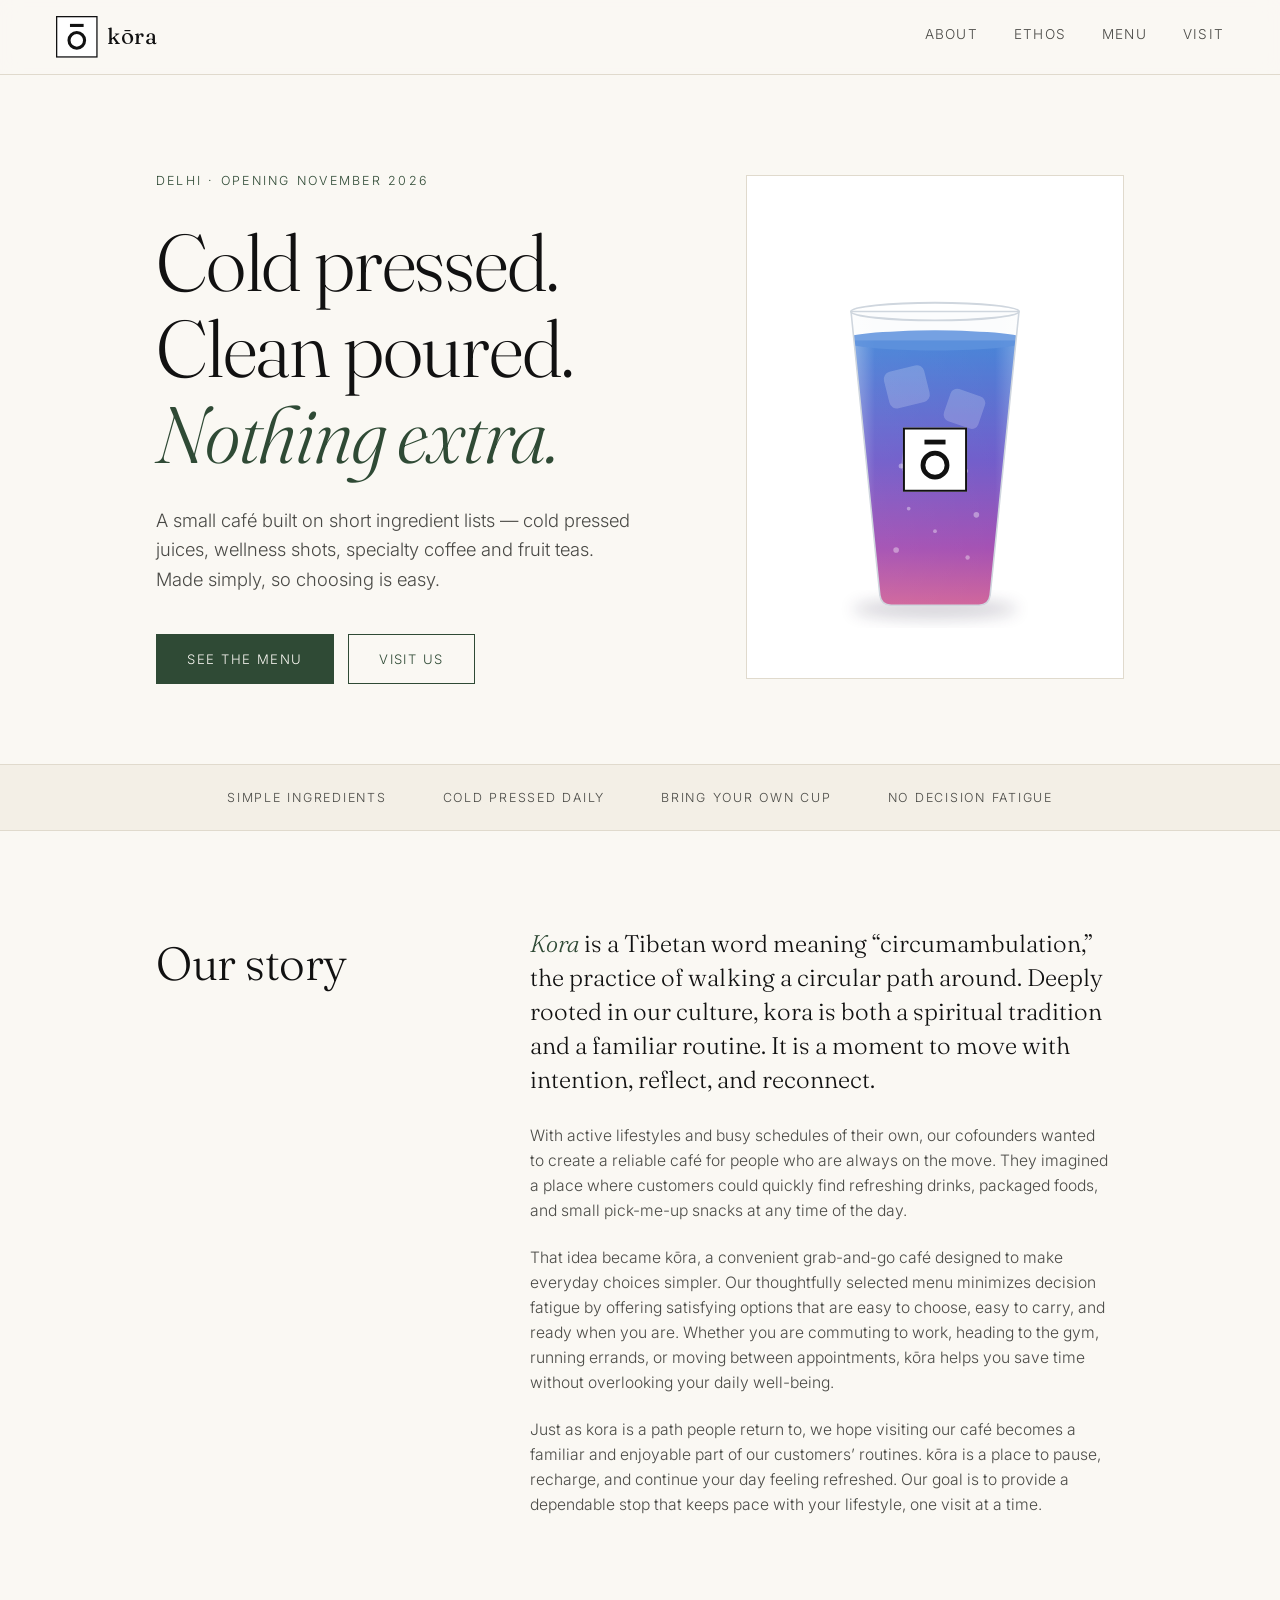
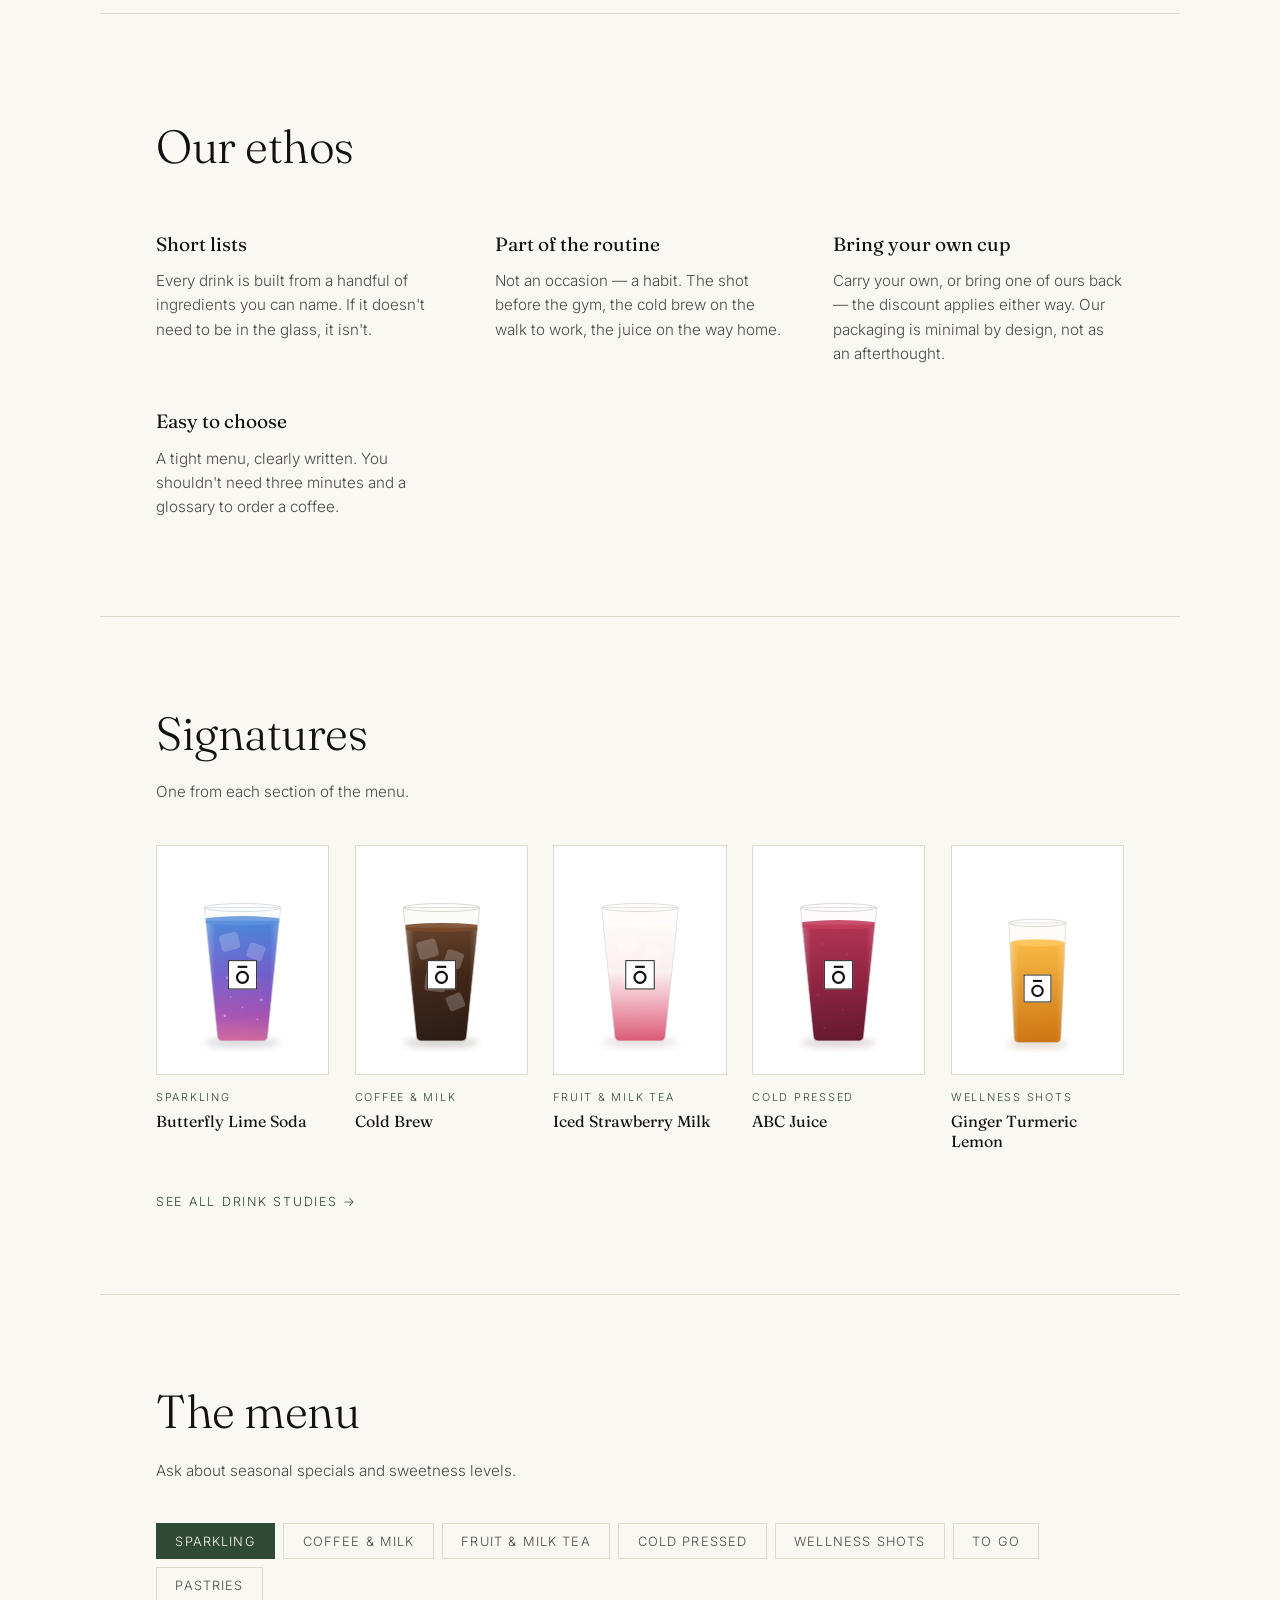
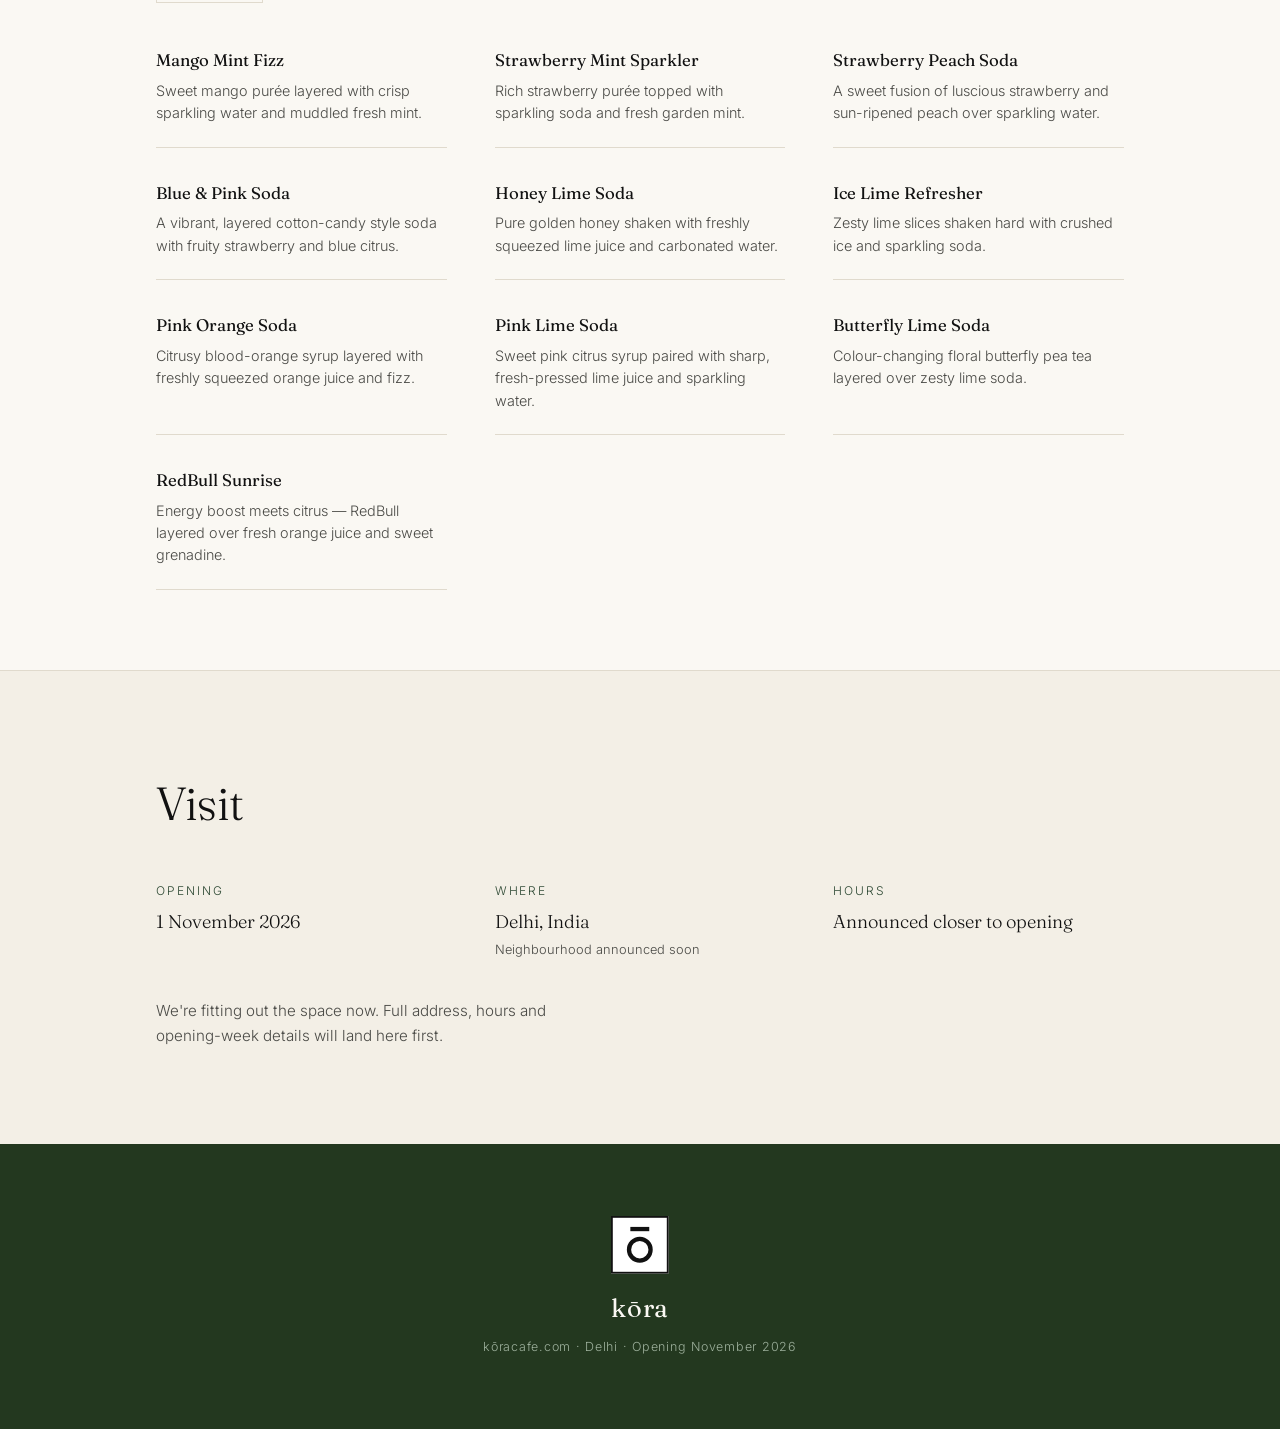
==== commit bb2e12de: "Add Our story, fix the wordmark macron, link the gallery Nyilo's story copy becomes an About section" ====
--- a/index.html
+++ b/index.html
@@ -59,6 +59,7 @@
     <span class="wordmark">k<span class="o">ō</span>ra</span>
   </a>
   <nav>
+    <a href="#about">About</a>
     <a href="#ethos">Ethos</a>
     <a href="#menu">Menu</a>
     <a href="#visit">Visit</a>
@@ -89,6 +90,18 @@
     <span>Cold pressed daily</span>
     <span>Bring your own cup</span>
     <span>No decision fatigue</span>
+  </section>
+
+  <section class="story" id="about">
+    <div class="story-grid">
+      <h2 class="section-title">Our story</h2>
+      <div class="story-copy">
+        <p class="story-lede"><em>Kora</em> is a Tibetan word meaning “circumambulation,” the practice of walking a circular path around. Deeply rooted in our culture, kora is both a spiritual tradition and a familiar routine. It is a moment to move with intention, reflect, and reconnect.</p>
+        <p>With active lifestyles and busy schedules of their own, our cofounders wanted to create a reliable café for people who are always on the move. They imagined a place where customers could quickly find refreshing drinks, packaged foods, and small pick-me-up snacks at any time of the day.</p>
+        <p>That idea became kōra, a convenient grab-and-go café designed to make everyday choices simpler. Our thoughtfully selected menu minimizes decision fatigue by offering satisfying options that are easy to choose, easy to carry, and ready when you are. Whether you are commuting to work, heading to the gym, running errands, or moving between appointments, kōra helps you save time without overlooking your daily well-being.</p>
+        <p>Just as kora is a path people return to, we hope visiting our café becomes a familiar and enjoyable part of our customers’ routines. kōra is a place to pause, recharge, and continue your day feeling refreshed. Our goal is to provide a dependable stop that keeps pace with your lifestyle, one visit at a time.</p>
+      </div>
+    </div>
   </section>
 
   <section class="ethos" id="ethos">
@@ -104,7 +117,7 @@
       </article>
       <article>
         <h3>Bring your own cup</h3>
-        <p>Carry your own and the discount is automatic. Our packaging is minimal by design, not as an afterthought.</p>
+        <p>Carry your own, or bring one of ours back — the discount applies either way. Our packaging is minimal by design, not as an afterthought.</p>
       </article>
       <article>
         <h3>Easy to choose</h3>
@@ -143,6 +156,7 @@
         <p class="cat">Wellness Shots</p><h3>Ginger Turmeric Lemon</h3>
       </li>
     </ul>
+    <p class="section-more"><a href="/gallery.html">See all drink studies &rarr;</a></p>
   </section>
 
   <section class="menu" id="menu">
@@ -240,12 +254,11 @@
     <div class="panel" id="p-pastry" role="tabpanel" aria-labelledby="t-pastry" hidden>
       <ul class="items">
         <li><h4>Cookies</h4><p>Freshly baked gourmet chocolate chip and oat cookies.</p></li>
-        <li><h4>Croissant</h4></li>
-        <li><h4>Banana Cake</h4></li>
-        <li><h4>Scones</h4></li>
-        <li><h4>Brownies</h4></li>
-        <li><h4>Tiramisu</h4></li>
-        <li><h4>Muffin</h4></li>
+        <li><h4>Croissant</h4><p>Flaky, buttery French-style pastry baked fresh daily.</p></li>
+        <li><h4>Banana Cake</h4><p>Moist, sweet banana loaf slice made with real ripe bananas.</p></li>
+        <li><h4>Scone</h4><p>Classic baked scone, served with cream or butter.</p></li>
+        <li><h4>Tiramisu</h4><p>Layered espresso-soaked sponge cake with creamy mascarpone cheese.</p></li>
+        <li><h4>Brownies</h4><p>Rich, dense chocolate brownie with a crisp top crust.</p></li>
       </ul>
     </div>
   </section>
--- a/styles.css
+++ b/styles.css
@@ -1,4 +1,28 @@
 /* kōra — kōracafe.com */
+
+/* Fraunces' stock latin-ext subset draws U+014D with the macron sitting over
+   the NEXT letter, so the wordmark renders as "koṟa" instead of "kōra".
+   This 2 KB single-codepoint subset (Fraunces itself, via the Google Fonts
+   text= pipeline — OFL) supplies a correct ō. It gets its own family name and
+   sits first in --serif so it always wins; scoped to U+014D, every other
+   character still falls through to Fraunces from the CDN, and the file is only
+   downloaded on pages that actually render an ō. */
+@font-face{
+  font-family:"Kora Macron";
+  font-style:normal;
+  font-weight:300 500;
+  font-display:swap;
+  src:url("fonts/fraunces-omacron.woff2") format("woff2");
+  unicode-range:U+014D;
+}
+@font-face{
+  font-family:"Kora Macron";
+  font-style:italic;
+  font-weight:300 500;
+  font-display:swap;
+  src:url("fonts/fraunces-omacron.woff2") format("woff2");
+  unicode-range:U+014D;
+}
 
 :root{
   --paper:#faf8f3;
@@ -9,7 +33,7 @@
   --green:#2f4a35;        /* brand green */
   --green-deep:#23381f;
   --accent:var(--green);
-  --serif:"Fraunces",Georgia,"Times New Roman",serif;
+  --serif:"Kora Macron","Fraunces",Georgia,"Times New Roman",serif;
   --sans:"Inter",-apple-system,BlinkMacSystemFont,"Segoe UI",Helvetica,Arial,sans-serif;
   --wrap:1080px;
 }
@@ -148,9 +172,38 @@
 }
 .section-note{margin:0 0 2.5rem;color:var(--ink-soft);font-size:.95rem}
 
+/* ---------- story ---------- */
+
+.story{
+  max-width:var(--wrap);margin:0 auto;
+  padding:clamp(3.5rem,9vw,6rem) clamp(1.25rem,5vw,3.5rem);
+}
+.story-grid{
+  display:grid;
+  grid-template-columns:minmax(0,.5fr) minmax(0,1fr);
+  gap:1.5rem clamp(2rem,6vw,5rem);
+  align-items:start;
+}
+@media (max-width:760px){
+  .story-grid{grid-template-columns:1fr}
+}
+.story .section-title{margin:0}
+.story-copy{max-width:58ch}
+.story-copy p{margin:0 0 1.35rem;color:var(--ink-soft);font-size:.98rem}
+.story-copy p:last-child{margin-bottom:0}
+.story-copy .story-lede{
+  font-family:var(--serif);font-weight:300;
+  font-size:clamp(1.2rem,2.1vw,1.5rem);line-height:1.42;
+  color:var(--ink);margin-bottom:1.6rem;
+}
+.story-lede em{font-style:italic;color:var(--accent)}
+
+/* ---------- ethos ---------- */
+
 .ethos{
   max-width:var(--wrap);margin:0 auto;
   padding:clamp(3.5rem,9vw,6rem) clamp(1.25rem,5vw,3.5rem);
+  border-top:1px solid var(--line);
 }
 .ethos .section-title{margin-bottom:2.75rem}
 .ethos-grid{
@@ -193,6 +246,14 @@
   font-family:var(--serif);font-weight:400;
   font-size:1rem;margin:0;line-height:1.3;
 }
+
+.section-more{margin:2.25rem 0 0}
+.section-more a{
+  color:var(--accent);text-decoration:none;
+  font-size:.78rem;letter-spacing:.14em;text-transform:uppercase;
+  border-bottom:1px solid transparent;padding-bottom:2px;
+}
+.section-more a:hover{border-bottom-color:var(--accent)}
 
 /* ---------- menu ---------- */
 
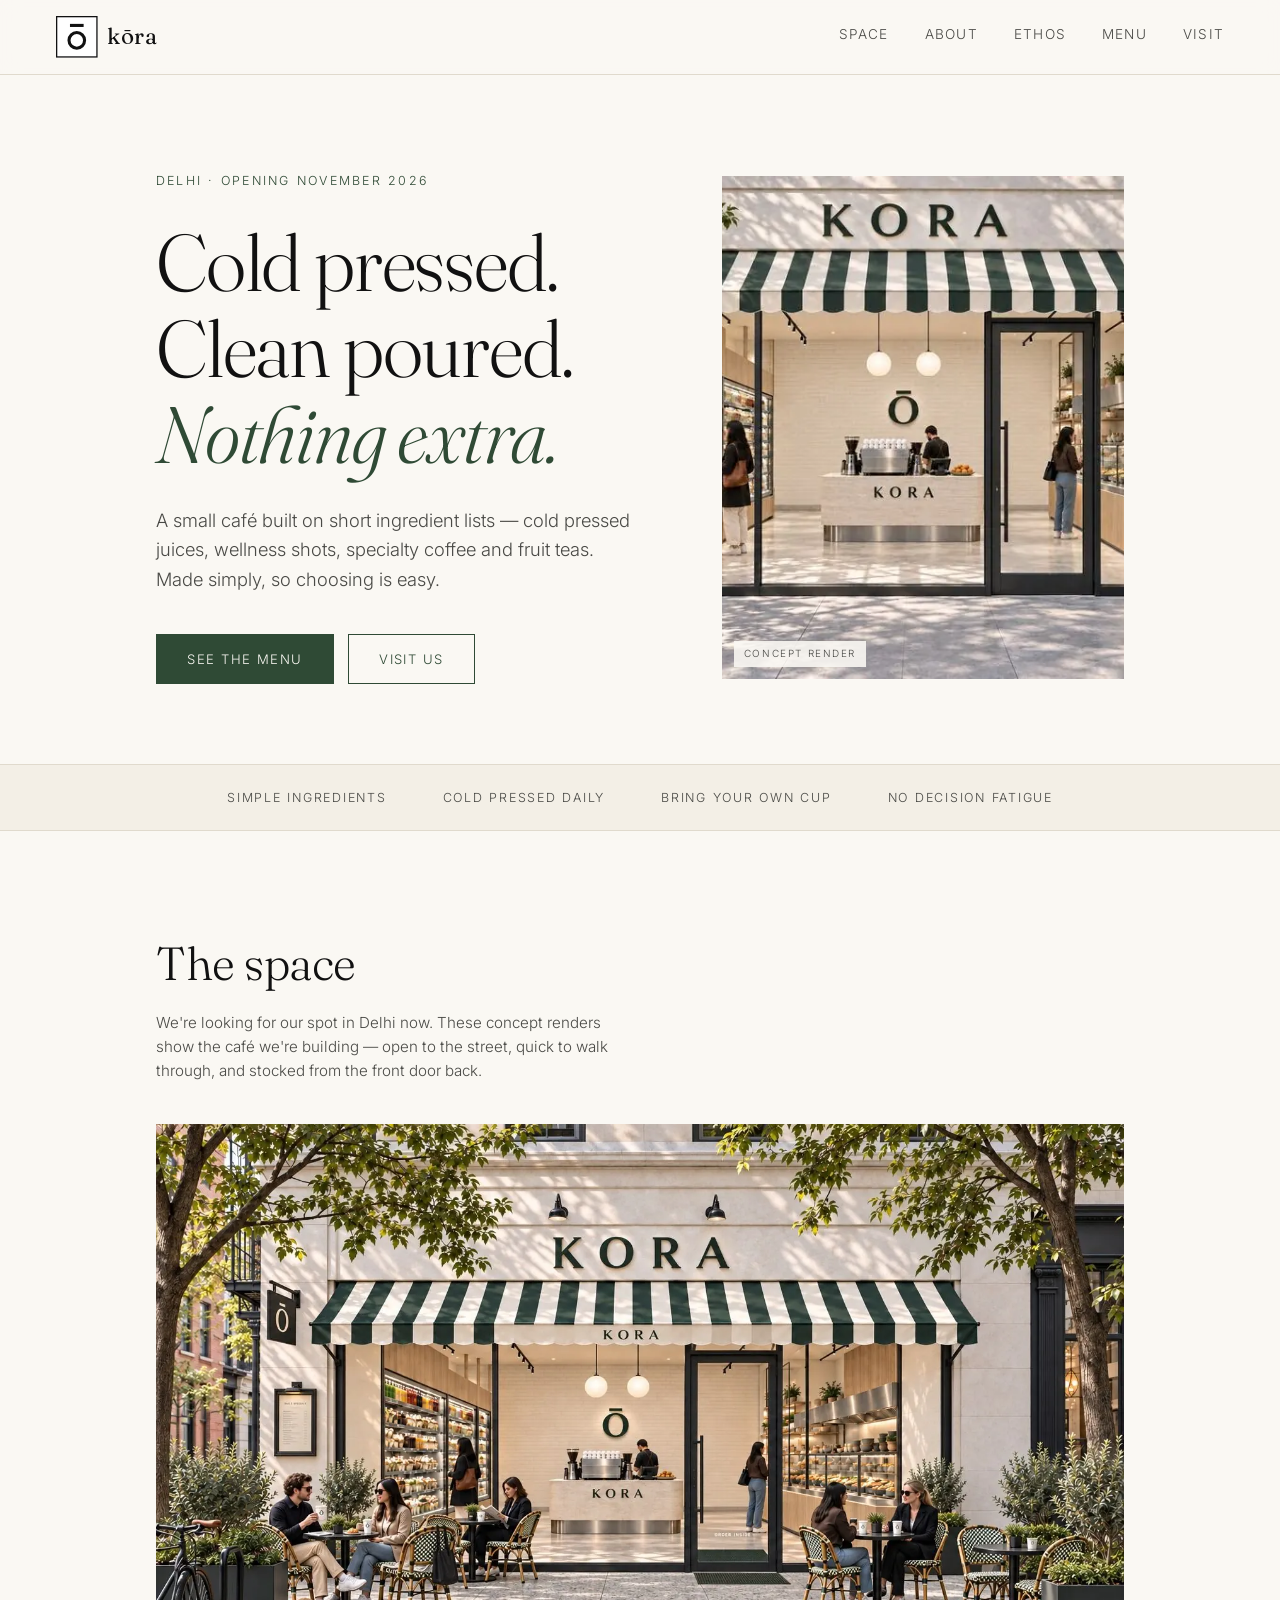
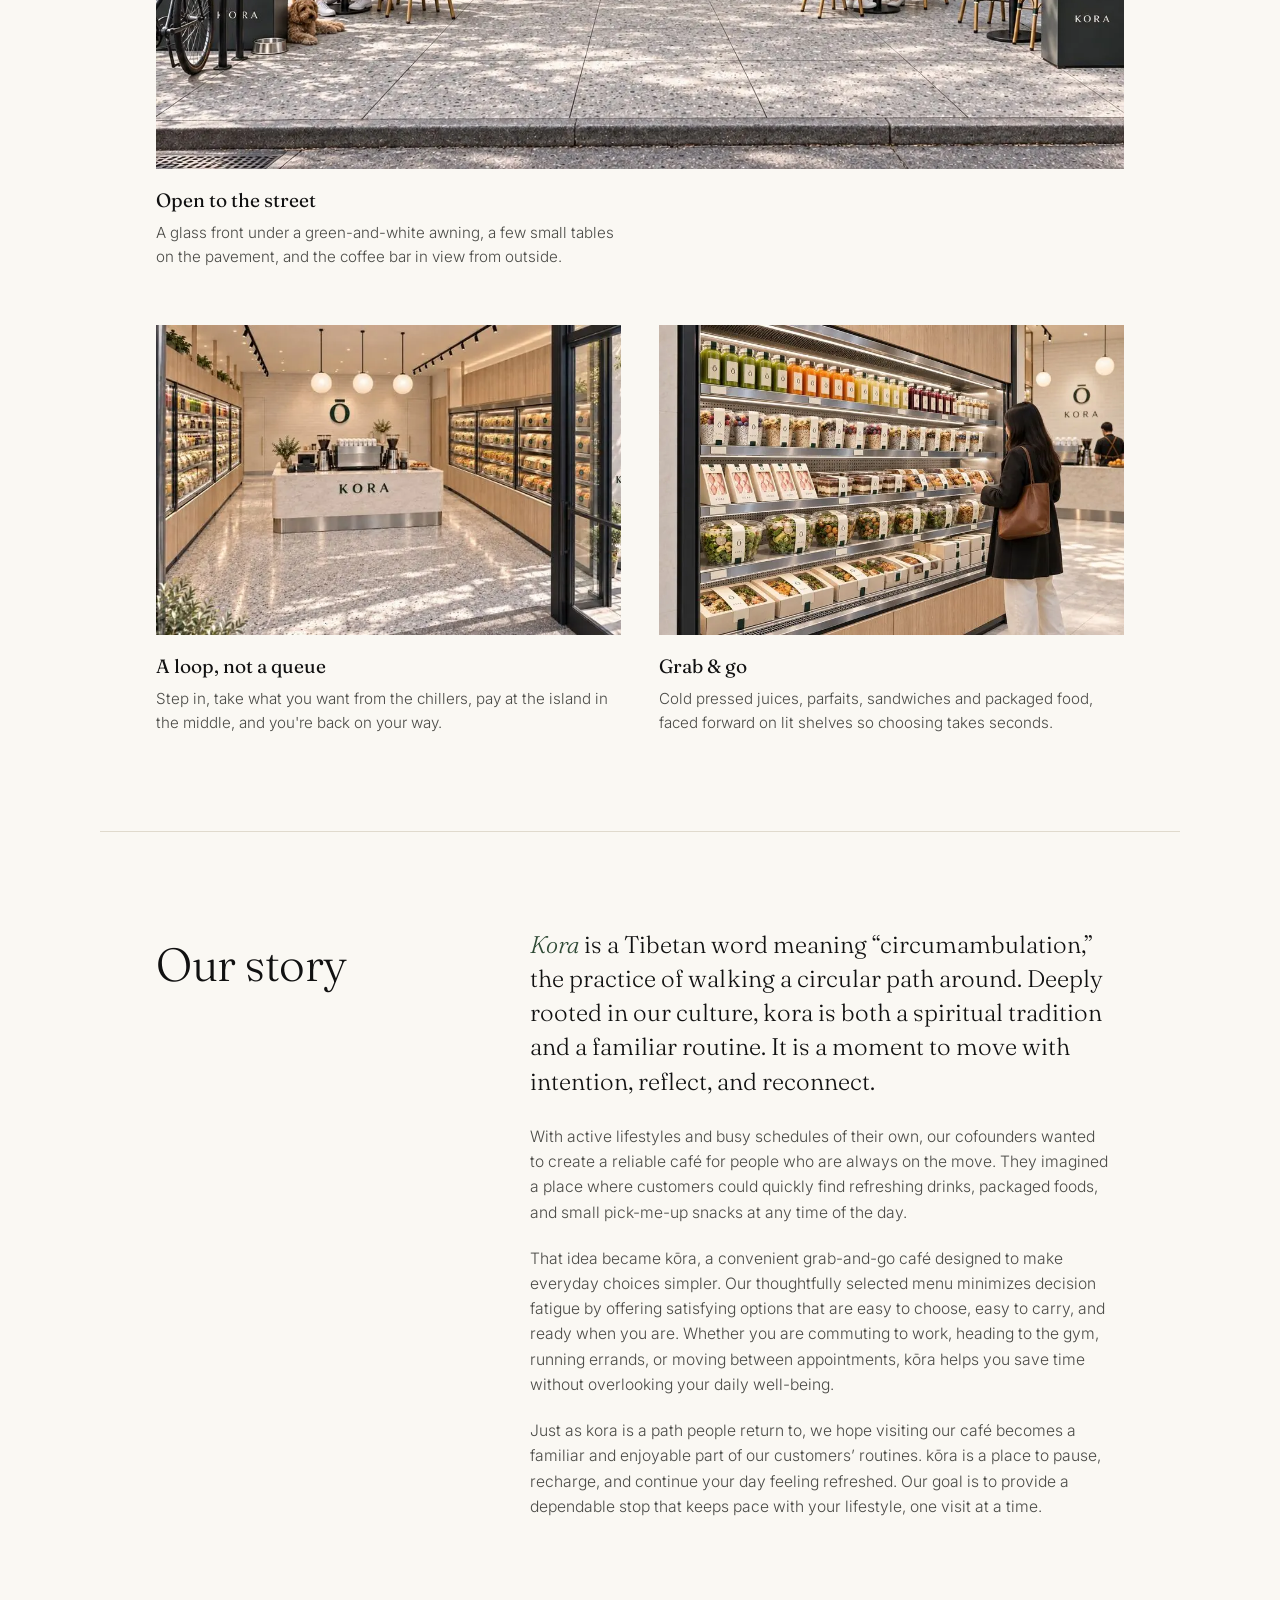
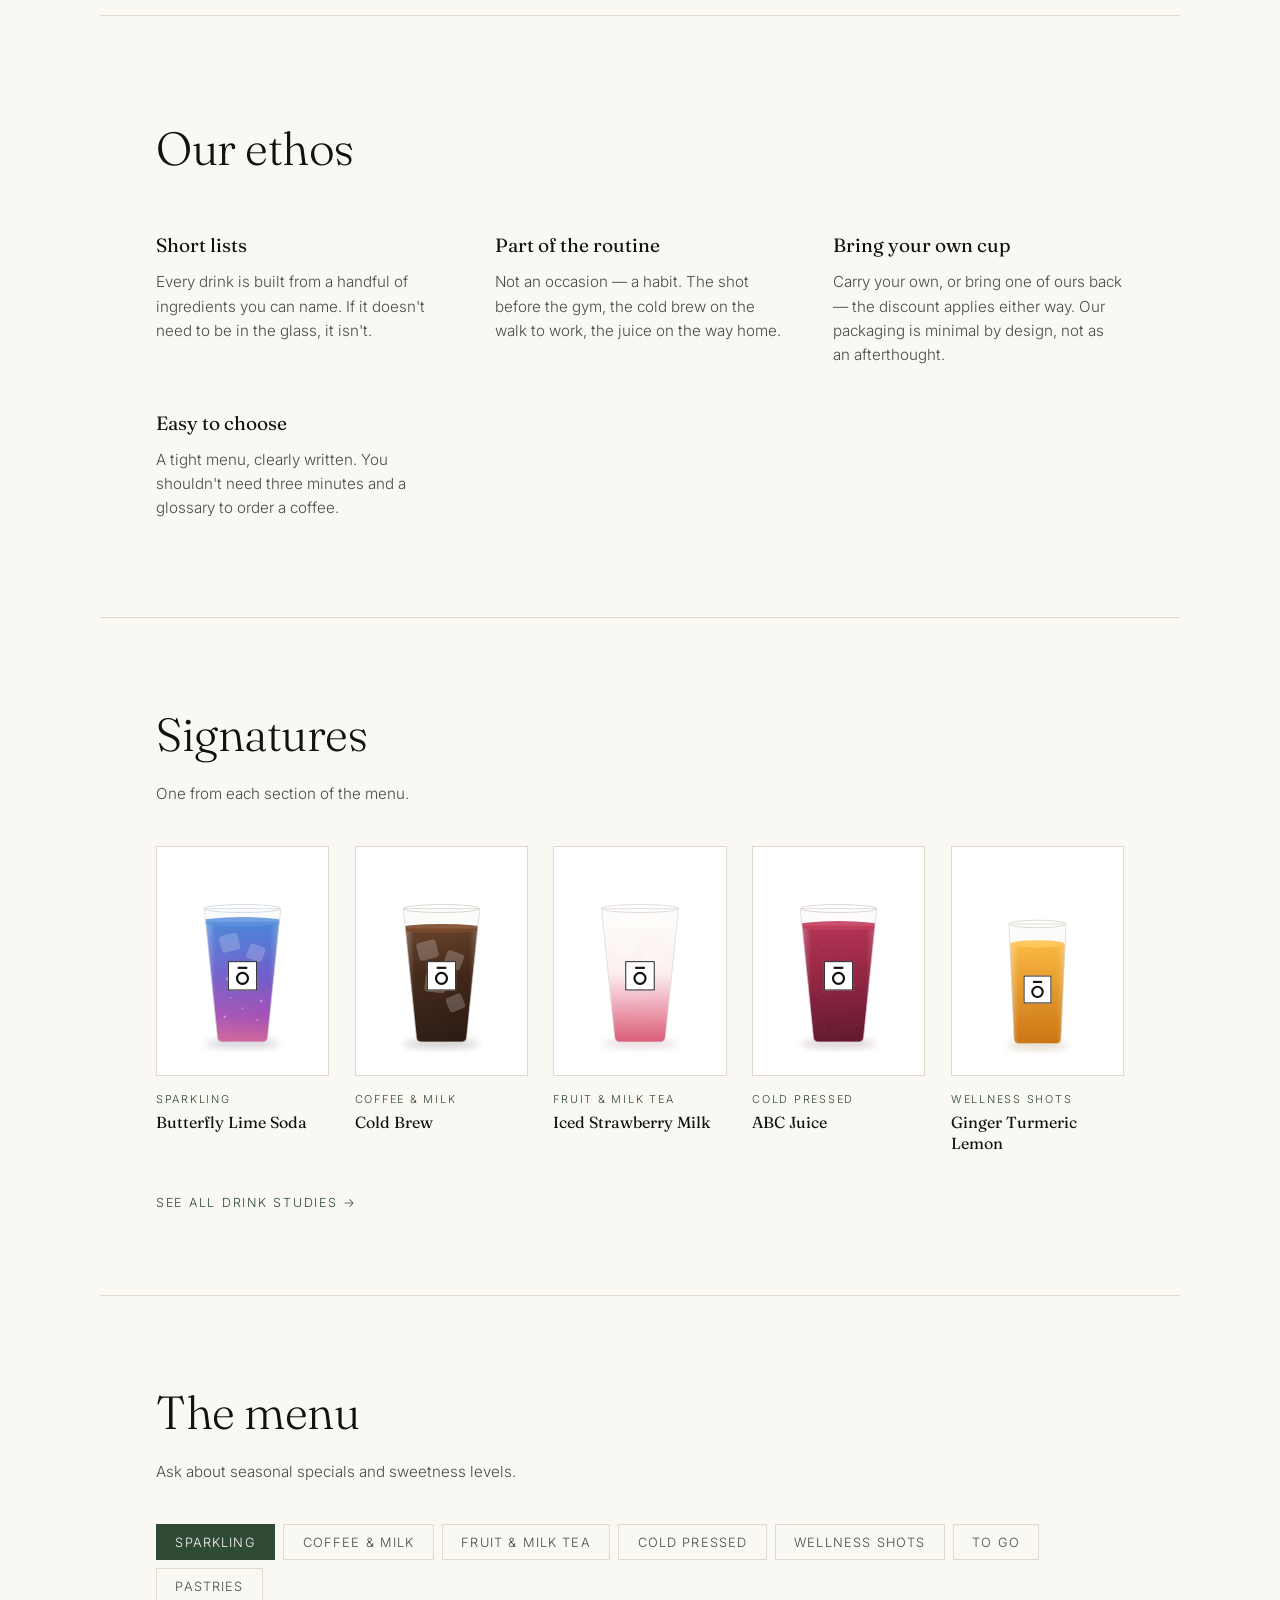
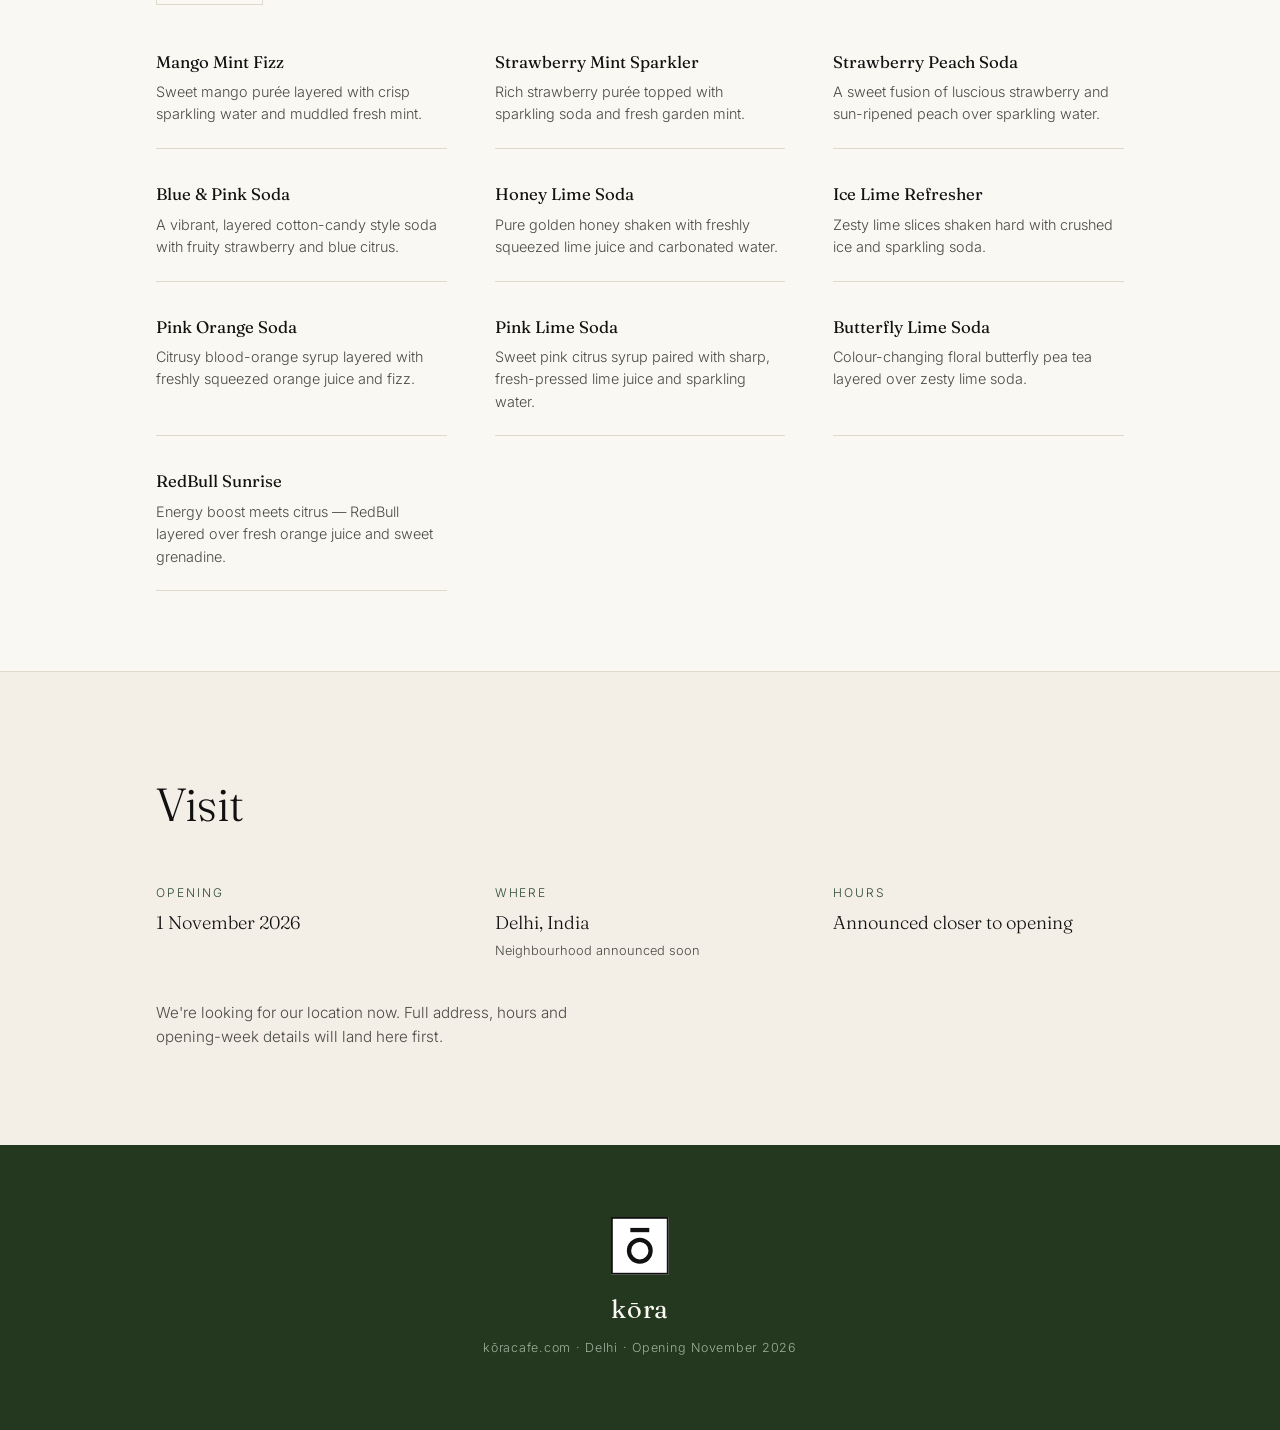
==== commit d6fb5ddd: "Show the space renders and make the site work on phones Four concept renders of the café (storefront" ====
--- a/index.html
+++ b/index.html
@@ -12,11 +12,13 @@
 <meta property="og:description" content="Cold pressed juices, wellness shots and specialty coffee. Delhi.">
 <meta property="og:url" content="https://xn--kracafe-5lb.com/">
 <meta property="og:site_name" content="kōra">
-<meta property="og:image" content="https://xn--kracafe-5lb.com/og-image.png">
+<meta property="og:image" content="https://xn--kracafe-5lb.com/og-image.jpg">
+<meta property="og:image:type" content="image/jpeg">
 <meta property="og:image:width" content="1200">
 <meta property="og:image:height" content="630">
+<meta property="og:image:alt" content="Concept render of the kōra storefront: a green-and-white striped awning over a glass front, chillers and a coffee island inside">
 <meta name="twitter:card" content="summary_large_image">
-<meta name="twitter:image" content="https://xn--kracafe-5lb.com/og-image.png">
+<meta name="twitter:image" content="https://xn--kracafe-5lb.com/og-image.jpg">
 <meta name="theme-color" content="#2f4a35">
 
 <link rel="icon" href="/favicon.ico" sizes="32x32">
@@ -28,6 +30,7 @@
 <link rel="preconnect" href="https://fonts.gstatic.com" crossorigin>
 <link href="https://fonts.googleapis.com/css2?family=Fraunces:opsz,wght@9..144,300;9..144,400;9..144,500&family=Inter:wght@300;400;500&display=swap" rel="stylesheet">
 <link rel="stylesheet" href="styles.css">
+<script>document.documentElement.classList.add('js')</script>
 
 <script type="application/ld+json">
 {
@@ -58,7 +61,11 @@
     </svg>
     <span class="wordmark">k<span class="o">ō</span>ra</span>
   </a>
-  <nav>
+  <button class="nav-toggle" type="button" aria-expanded="false" aria-controls="site-nav" aria-label="Site navigation">
+    <span class="bars" aria-hidden="true"></span>
+  </button>
+  <nav id="site-nav" aria-label="Main">
+    <a href="#space">Space</a>
     <a href="#about">About</a>
     <a href="#ethos">Ethos</a>
     <a href="#menu">Menu</a>
@@ -81,8 +88,19 @@
         <a class="btn ghost" href="#visit">Visit us</a>
       </div>
     </div>
-    <img class="hero-img" src="img/butterfly-lime-soda.svg" width="600" height="800"
-         alt="Butterfly lime soda in a clear kōra cup, the tea shifting from blue to magenta">
+    <figure class="hero-media">
+      <a class="shot" href="img/space/storefront-1536.jpg">
+        <picture>
+          <source type="image/webp" sizes="(max-width: 760px) 100vw, 710px"
+                  srcset="img/space/storefront-800.webp 800w, img/space/storefront-1536.webp 1536w">
+          <img src="img/space/storefront-800.jpg" sizes="(max-width: 760px) 100vw, 710px"
+               srcset="img/space/storefront-800.jpg 800w, img/space/storefront-1536.jpg 1536w"
+               width="1536" height="1024" fetchpriority="high"
+               alt="The kōra storefront: KORA lettered above a green-and-white striped awning, a glass front showing lit chillers on the left, a stone coffee island in the middle and the ō mark on the back wall">
+        </picture>
+      </a>
+      <figcaption class="render-tag">Concept render</figcaption>
+    </figure>
   </section>
 
   <section class="strip" aria-label="What we stand for">
@@ -90,6 +108,70 @@
     <span>Cold pressed daily</span>
     <span>Bring your own cup</span>
     <span>No decision fatigue</span>
+  </section>
+
+  <section class="space" id="space" aria-labelledby="space-title">
+    <h2 class="section-title" id="space-title">The space</h2>
+    <p class="section-note">
+      We're looking for our spot in Delhi now. These concept renders show the
+      café we're building — open to the street, quick to walk through, and
+      stocked from the front door back.
+    </p>
+
+    <figure class="space-lead">
+      <a class="shot" href="img/space/street-1536.jpg">
+        <picture>
+          <source type="image/webp" sizes="(max-width: 760px) 100vw, 970px"
+                  srcset="img/space/street-800.webp 800w, img/space/street-1536.webp 1536w">
+          <img src="img/space/street-800.jpg" sizes="(max-width: 760px) 100vw, 970px"
+               srcset="img/space/street-800.jpg 800w, img/space/street-1536.jpg 1536w"
+               width="1536" height="1024" loading="lazy" decoding="async"
+               alt="The kōra front on a tree-lined street: people at small bistro tables on the pavement under the striped awning, planters along the kerb, the coffee island visible through the open glass door">
+        </picture>
+      </a>
+      <figcaption>
+        <h3>Open to the street</h3>
+        <p>A glass front under a green-and-white awning, a few small tables on the
+        pavement, and the coffee bar in view from outside.</p>
+      </figcaption>
+    </figure>
+
+    <div class="space-pair">
+      <figure>
+        <a class="shot" href="img/space/inside-1600.jpg">
+          <picture>
+            <source type="image/webp" sizes="(max-width: 760px) 100vw, 480px"
+                    srcset="img/space/inside-800.webp 800w, img/space/inside-1600.webp 1600w">
+            <img src="img/space/inside-800.jpg" sizes="(max-width: 760px) 100vw, 480px"
+                 srcset="img/space/inside-800.jpg 800w, img/space/inside-1600.jpg 1600w"
+                 width="1600" height="900" loading="lazy" decoding="async"
+                 alt="Inside kōra from the door: glass-front chillers of juices and packaged food line both walls, a stone island with the espresso machine sits in the middle under three globe pendants">
+          </picture>
+        </a>
+        <figcaption>
+          <h3>A loop, not a queue</h3>
+          <p>Step in, take what you want from the chillers, pay at the island in
+          the middle, and you're back on your way.</p>
+        </figcaption>
+      </figure>
+      <figure>
+        <a class="shot" href="img/space/grab-and-go-1536.jpg">
+          <picture>
+            <source type="image/webp" sizes="(max-width: 760px) 100vw, 480px"
+                    srcset="img/space/grab-and-go-800.webp 800w, img/space/grab-and-go-1536.webp 1536w">
+            <img src="img/space/grab-and-go-800.jpg" sizes="(max-width: 760px) 100vw, 480px"
+                 srcset="img/space/grab-and-go-800.jpg 800w, img/space/grab-and-go-1536.jpg 1536w"
+                 width="1536" height="1024" loading="lazy" decoding="async"
+                 alt="The grab-and-go wall: lit open shelves of cold pressed juices in green, orange, yellow and red, parfait cups, sandwiches and boxed meals, each in kōra packaging, with a customer choosing">
+          </picture>
+        </a>
+        <figcaption>
+          <h3>Grab &amp; go</h3>
+          <p>Cold pressed juices, parfaits, sandwiches and packaged food, faced
+          forward on lit shelves so choosing takes seconds.</p>
+        </figcaption>
+      </figure>
+    </div>
   </section>
 
   <section class="story" id="about">
@@ -281,8 +363,8 @@
         </div>
       </dl>
       <p class="visit-note">
-        We're fitting out the space now. Full address, hours and opening-week
-        details will land here first.
+        We're looking for our location now. Full address, hours and
+        opening-week details will land here first.
       </p>
     </div>
   </section>
--- a/styles.css
+++ b/styles.css
@@ -36,10 +36,20 @@
   --serif:"Kora Macron","Fraunces",Georgia,"Times New Roman",serif;
   --sans:"Inter",-apple-system,BlinkMacSystemFont,"Segoe UI",Helvetica,Arial,sans-serif;
   --wrap:1080px;
+  --gutter:clamp(1.25rem,5vw,3.5rem);
+  --header-h:4.7rem;      /* sticky header; anchors land below it */
+}
+@media (max-width:760px){
+  :root{--header-h:4rem}
 }
 
 *{box-sizing:border-box}
-html{scroll-behavior:smooth}
+html{
+  scroll-behavior:smooth;
+  scroll-padding-top:var(--header-h);
+  -webkit-text-size-adjust:100%;
+  text-size-adjust:100%;
+}
 body{
   margin:0;
   background:var(--paper);
@@ -49,6 +59,7 @@
   line-height:1.6;
   -webkit-font-smoothing:antialiased;
 }
+img{max-width:100%}
 
 .skip{position:absolute;left:-9999px}
 .skip:focus{left:1rem;top:1rem;background:var(--ink);color:var(--paper);padding:.6rem 1rem;z-index:99}
@@ -78,8 +89,10 @@
   position:sticky;top:0;z-index:20;
   display:flex;align-items:center;justify-content:space-between;
   gap:1.5rem;
-  padding:1rem clamp(1.25rem,5vw,3.5rem);
+  padding:1rem var(--gutter);
+  background:rgba(250,248,243,.94);   /* Safari < 16.2 has no color-mix */
   background:color-mix(in srgb,var(--paper) 88%,transparent);
+  -webkit-backdrop-filter:blur(10px);
   backdrop-filter:blur(10px);
   border-bottom:1px solid var(--line);
 }
@@ -94,26 +107,74 @@
   font-size:.85rem;letter-spacing:.09em;text-transform:uppercase;
   padding-bottom:2px;border-bottom:1px solid transparent;
 }
-.nav nav a:hover{color:var(--ink);border-bottom-color:var(--ink)}
+.nav-toggle{display:none}
+
+/* Phones: the links fold behind a toggle and drop down under the header.
+   Without JS (no .js on <html>) they stay visible and wrap instead. */
+@media (max-width:760px){
+  .nav{padding-block:.7rem}
+  .nav .glyph{width:2.3rem;height:2.3rem}
+  .mark .wordmark{font-size:1.3rem}
+
+  html:not(.js) .nav{flex-wrap:wrap;row-gap:.6rem}
+  html:not(.js) .nav nav{width:100%;justify-content:space-between;gap:.5rem}
+  html:not(.js) .nav nav a{font-size:.72rem;letter-spacing:.06em}
+
+  .js .nav-toggle{
+    display:inline-flex;align-items:center;justify-content:center;
+    width:2.75rem;height:2.75rem;margin-right:-.65rem;
+    padding:0;border:0;background:none;color:var(--ink);cursor:pointer;
+  }
+  .js .nav nav{
+    position:absolute;top:100%;left:0;right:0;
+    flex-direction:column;gap:0;
+    padding:.25rem var(--gutter) 1rem;
+    background:var(--paper);
+    border-bottom:1px solid var(--line);
+    box-shadow:0 22px 30px -26px rgba(17,17,17,.45);
+  }
+  .js .nav:not(.open) nav{display:none}
+  .js .nav nav a{
+    font-family:var(--serif);font-size:1.4rem;
+    letter-spacing:0;text-transform:none;color:var(--ink);
+    padding:.8rem 0;border-bottom:1px solid var(--line);
+  }
+  .js .nav nav a:last-child{border-bottom:0}
+}
+.bars{position:relative;display:block;width:1.4rem;height:10px}
+.bars::before,.bars::after{
+  content:"";position:absolute;left:0;right:0;height:1.5px;
+  background:currentColor;
+  transition:transform .2s ease;
+}
+.bars::before{top:0}
+.bars::after{bottom:0}
+.open .bars::before{transform:translateY(4.25px) rotate(45deg)}
+.open .bars::after{transform:translateY(-4.25px) rotate(-45deg)}
 
 /* ---------- hero ---------- */
 
 .hero{
   max-width:var(--wrap);margin:0 auto;
-  padding:clamp(3rem,9vw,6rem) clamp(1.25rem,5vw,3.5rem) clamp(3rem,7vw,5rem);
-  display:grid;
-  grid-template-columns:minmax(0,1fr) minmax(0,.72fr);
+  padding:clamp(3rem,9vw,6rem) var(--gutter) clamp(3rem,7vw,5rem);
+  display:grid;
+  grid-template-columns:minmax(0,1fr) minmax(0,.8fr);
   gap:clamp(2rem,5vw,4rem);
   align-items:center;
 }
-.hero-img{
-  width:100%;height:auto;display:block;
-  border:1px solid var(--line);
-  background:#fff;
-}
-@media (max-width:760px){
-  .hero{grid-template-columns:1fr}
-  .hero-img{max-width:340px;margin:0 auto}
+.hero-media{margin:0;position:relative}
+.hero-media img{aspect-ratio:4/5;object-fit:cover;object-position:52% 50%}
+@media (max-width:760px){
+  .hero{grid-template-columns:1fr;padding-top:2.5rem;padding-bottom:0}
+  .hero-media{margin-inline:calc(-1 * var(--gutter))}
+  .hero-media img{aspect-ratio:auto}
+}
+.render-tag{
+  position:absolute;left:.75rem;bottom:.75rem;
+  padding:.3rem .6rem;
+  background:rgba(250,248,243,.9);color:var(--ink-soft);
+  font-size:.62rem;letter-spacing:.16em;text-transform:uppercase;
+  pointer-events:none;
 }
 .eyebrow{
   margin:0 0 1.75rem;
@@ -145,20 +206,23 @@
   border:1px solid var(--green);
   transition:background .18s ease,color .18s ease;
 }
-.btn:hover{background:transparent;color:var(--green)}
 .btn.ghost{background:transparent;color:var(--green)}
-.btn.ghost:hover{background:var(--green);color:var(--paper)}
+
+/* Linked photos: tap to open the full-size image and pinch to zoom. */
+.shot{display:block;background:var(--paper-2)}
+.shot img{display:block;width:100%;height:auto}
 
 /* ---------- strip ---------- */
 
 .strip{
   display:flex;flex-wrap:wrap;justify-content:center;
-  gap:clamp(1rem,5vw,3.5rem);
-  padding:1.4rem clamp(1.25rem,5vw,3.5rem);
+  gap:.6rem clamp(1rem,5vw,3.5rem);
+  padding:1.4rem var(--gutter);
   border-block:1px solid var(--line);
   background:var(--paper-2);
   font-size:.78rem;letter-spacing:.14em;text-transform:uppercase;
   color:var(--ink-soft);
+  text-align:center;
 }
 
 /* ---------- sections ---------- */
@@ -172,11 +236,39 @@
 }
 .section-note{margin:0 0 2.5rem;color:var(--ink-soft);font-size:.95rem}
 
+/* ---------- space ---------- */
+
+.space{
+  max-width:var(--wrap);margin:0 auto;
+  padding:clamp(3.5rem,9vw,6rem) var(--gutter);
+}
+.space .section-note{max-width:54ch}
+.space figure{margin:0}
+.space figcaption{padding-top:1rem;max-width:46ch}
+.space figcaption h3{
+  font-family:var(--serif);font-weight:400;
+  font-size:1.2rem;margin:0 0 .3rem;
+}
+.space figcaption p{margin:0;color:var(--ink-soft);font-size:.95rem}
+.space-pair{
+  display:grid;
+  grid-template-columns:repeat(2,minmax(0,1fr));
+  gap:clamp(1.5rem,3vw,2.5rem);
+  margin-top:clamp(2.5rem,5vw,3.5rem);
+}
+.space-pair img{aspect-ratio:3/2;object-fit:cover}
+@media (max-width:760px){
+  .space-pair{grid-template-columns:1fr;gap:2.5rem}
+  .space .shot{margin-inline:calc(-1 * var(--gutter))}
+  .space-pair img{aspect-ratio:auto}
+}
+
 /* ---------- story ---------- */
 
 .story{
   max-width:var(--wrap);margin:0 auto;
-  padding:clamp(3.5rem,9vw,6rem) clamp(1.25rem,5vw,3.5rem);
+  padding:clamp(3.5rem,9vw,6rem) var(--gutter);
+  border-top:1px solid var(--line);
 }
 .story-grid{
   display:grid;
@@ -202,13 +294,13 @@
 
 .ethos{
   max-width:var(--wrap);margin:0 auto;
-  padding:clamp(3.5rem,9vw,6rem) clamp(1.25rem,5vw,3.5rem);
+  padding:clamp(3.5rem,9vw,6rem) var(--gutter);
   border-top:1px solid var(--line);
 }
 .ethos .section-title{margin-bottom:2.75rem}
 .ethos-grid{
   display:grid;
-  grid-template-columns:repeat(auto-fit,minmax(230px,1fr));
+  grid-template-columns:repeat(auto-fit,minmax(min(230px,100%),1fr));
   gap:2.5rem 3rem;
 }
 .ethos-grid h3{
@@ -221,7 +313,7 @@
 
 .signatures{
   max-width:var(--wrap);margin:0 auto;
-  padding:clamp(3rem,8vw,5rem) clamp(1.25rem,5vw,3.5rem);
+  padding:clamp(3rem,8vw,5rem) var(--gutter);
   border-top:1px solid var(--line);
 }
 .sig-grid{
@@ -232,6 +324,21 @@
 }
 @media (min-width:880px){
   .sig-grid{grid-template-columns:repeat(5,1fr)}
+}
+/* Phones: one swipeable row, the next card peeking in from the edge. */
+@media (max-width:760px){
+  .sig-grid{
+    display:flex;gap:1rem;
+    margin:1.75rem calc(-1 * var(--gutter)) 0;
+    padding:0 var(--gutter) .25rem;
+    overflow-x:auto;
+    scroll-snap-type:x mandatory;
+    scroll-padding-inline:var(--gutter);
+    scrollbar-width:none;
+  }
+  .sig-grid::-webkit-scrollbar{display:none}
+  .sig-grid li{flex:0 0 42%;scroll-snap-align:start}
+  .sig-grid::after{content:"";flex:0 0 1px}  /* keeps the end gutter in Safari */
 }
 .sig-grid img{
   width:100%;height:auto;display:block;
@@ -253,13 +360,12 @@
   font-size:.78rem;letter-spacing:.14em;text-transform:uppercase;
   border-bottom:1px solid transparent;padding-bottom:2px;
 }
-.section-more a:hover{border-bottom-color:var(--accent)}
 
 /* ---------- menu ---------- */
 
 .menu{
   max-width:var(--wrap);margin:0 auto;
-  padding:clamp(3rem,8vw,5rem) clamp(1.25rem,5vw,3.5rem);
+  padding:clamp(3rem,8vw,5rem) var(--gutter);
   border-top:1px solid var(--line);
 }
 .tabs{
@@ -275,15 +381,35 @@
   cursor:pointer;
   transition:all .18s ease;
 }
-.tabs button:hover{border-color:var(--green);color:var(--green)}
 .tabs button[aria-selected="true"]{
   background:var(--green);border-color:var(--green);color:var(--paper);
 }
+/* Phones: categories scroll sideways in one row instead of stacking five deep;
+   the edges fade to show there's more. */
+@media (max-width:760px){
+  .tabs{
+    flex-wrap:nowrap;
+    margin:0 calc(-1 * var(--gutter)) 1.75rem;
+    padding:0 var(--gutter);
+    overflow-x:auto;
+    scroll-snap-type:x proximity;
+    scroll-padding-inline:var(--gutter);
+    scrollbar-width:none;
+    -webkit-mask-image:linear-gradient(to right,transparent,#000 var(--gutter),#000 calc(100% - var(--gutter)),transparent);
+    mask-image:linear-gradient(to right,transparent,#000 var(--gutter),#000 calc(100% - var(--gutter)),transparent);
+  }
+  .tabs::-webkit-scrollbar{display:none}
+  .tabs::after{content:"";flex:0 0 1px}
+  .tabs button{flex:none;min-height:2.75rem;scroll-snap-align:start}
+}
 .items{
   list-style:none;margin:0;padding:0;
   display:grid;
-  grid-template-columns:repeat(auto-fill,minmax(290px,1fr));
+  grid-template-columns:repeat(auto-fill,minmax(min(290px,100%),1fr));
   gap:2rem 3rem;
+}
+@media (max-width:760px){
+  .items{gap:1.4rem}
 }
 .items li{padding-bottom:1.4rem;border-bottom:1px solid var(--line)}
 .items h4{
@@ -300,12 +426,12 @@
 }
 .visit-inner{
   max-width:var(--wrap);margin:0 auto;
-  padding:clamp(3.5rem,9vw,6rem) clamp(1.25rem,5vw,3.5rem);
+  padding:clamp(3.5rem,9vw,6rem) var(--gutter);
 }
 .visit .section-title{margin-bottom:2.5rem}
 .details{
   display:grid;
-  grid-template-columns:repeat(auto-fit,minmax(200px,1fr));
+  grid-template-columns:repeat(auto-fit,minmax(min(200px,100%),1fr));
   gap:2rem 3rem;margin:0 0 2.5rem;
 }
 .details dt{
@@ -331,6 +457,17 @@
 footer .footer-word{font-size:1.6rem;margin:.9rem 0 .5rem}
 .fine{margin:0;font-size:.78rem;letter-spacing:.06em;color:#9db09c}
 
+/* ---------- hover (mouse only — a tap would leave it stuck on touch screens) ---------- */
+
+@media (hover:hover){
+  .nav nav a:hover{color:var(--ink);border-bottom-color:var(--ink)}
+  .btn:hover{background:transparent;color:var(--green)}
+  .btn.ghost:hover{background:var(--green);color:var(--paper)}
+  .tabs button:hover{border-color:var(--green);color:var(--green)}
+  .tabs button[aria-selected="true"]:hover{color:var(--paper)}
+  .section-more a:hover{border-bottom-color:var(--accent)}
+}
+
 @media (prefers-reduced-motion:reduce){
   html{scroll-behavior:auto}
   *{transition:none!important}
